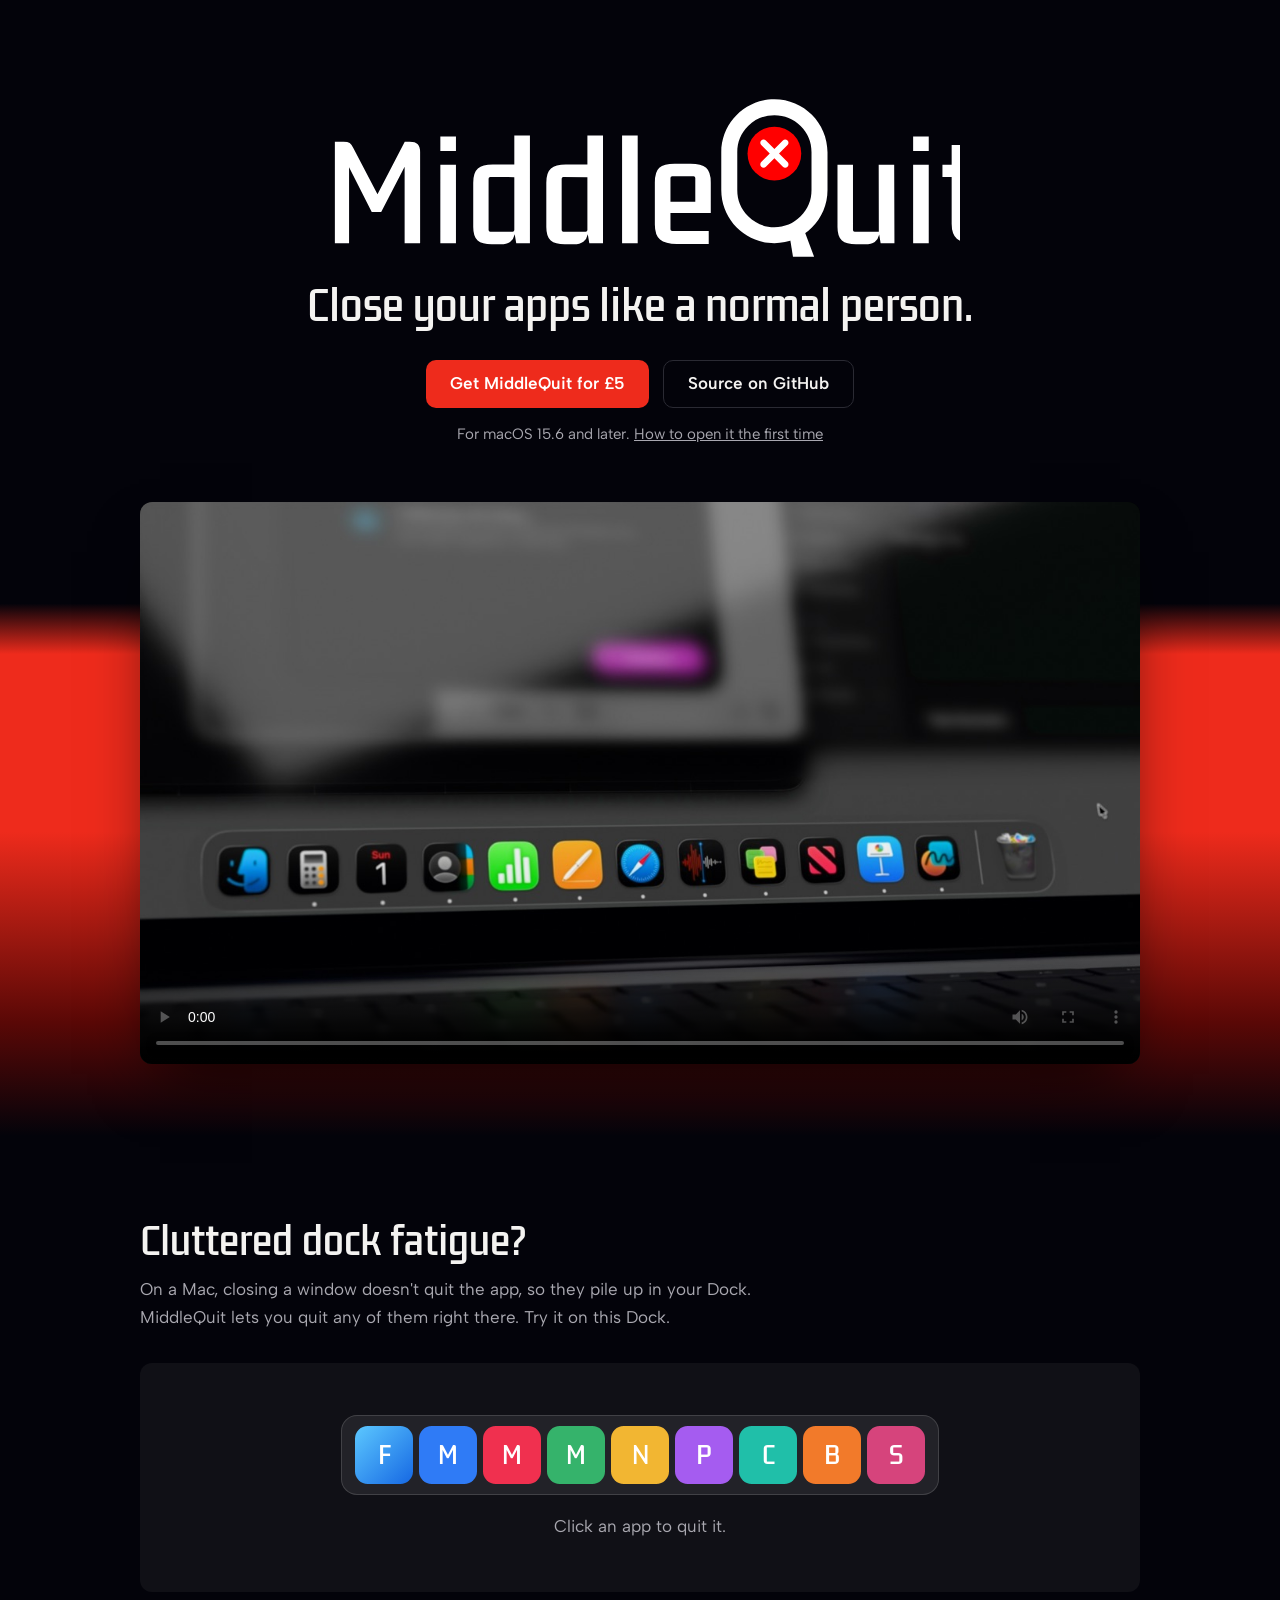
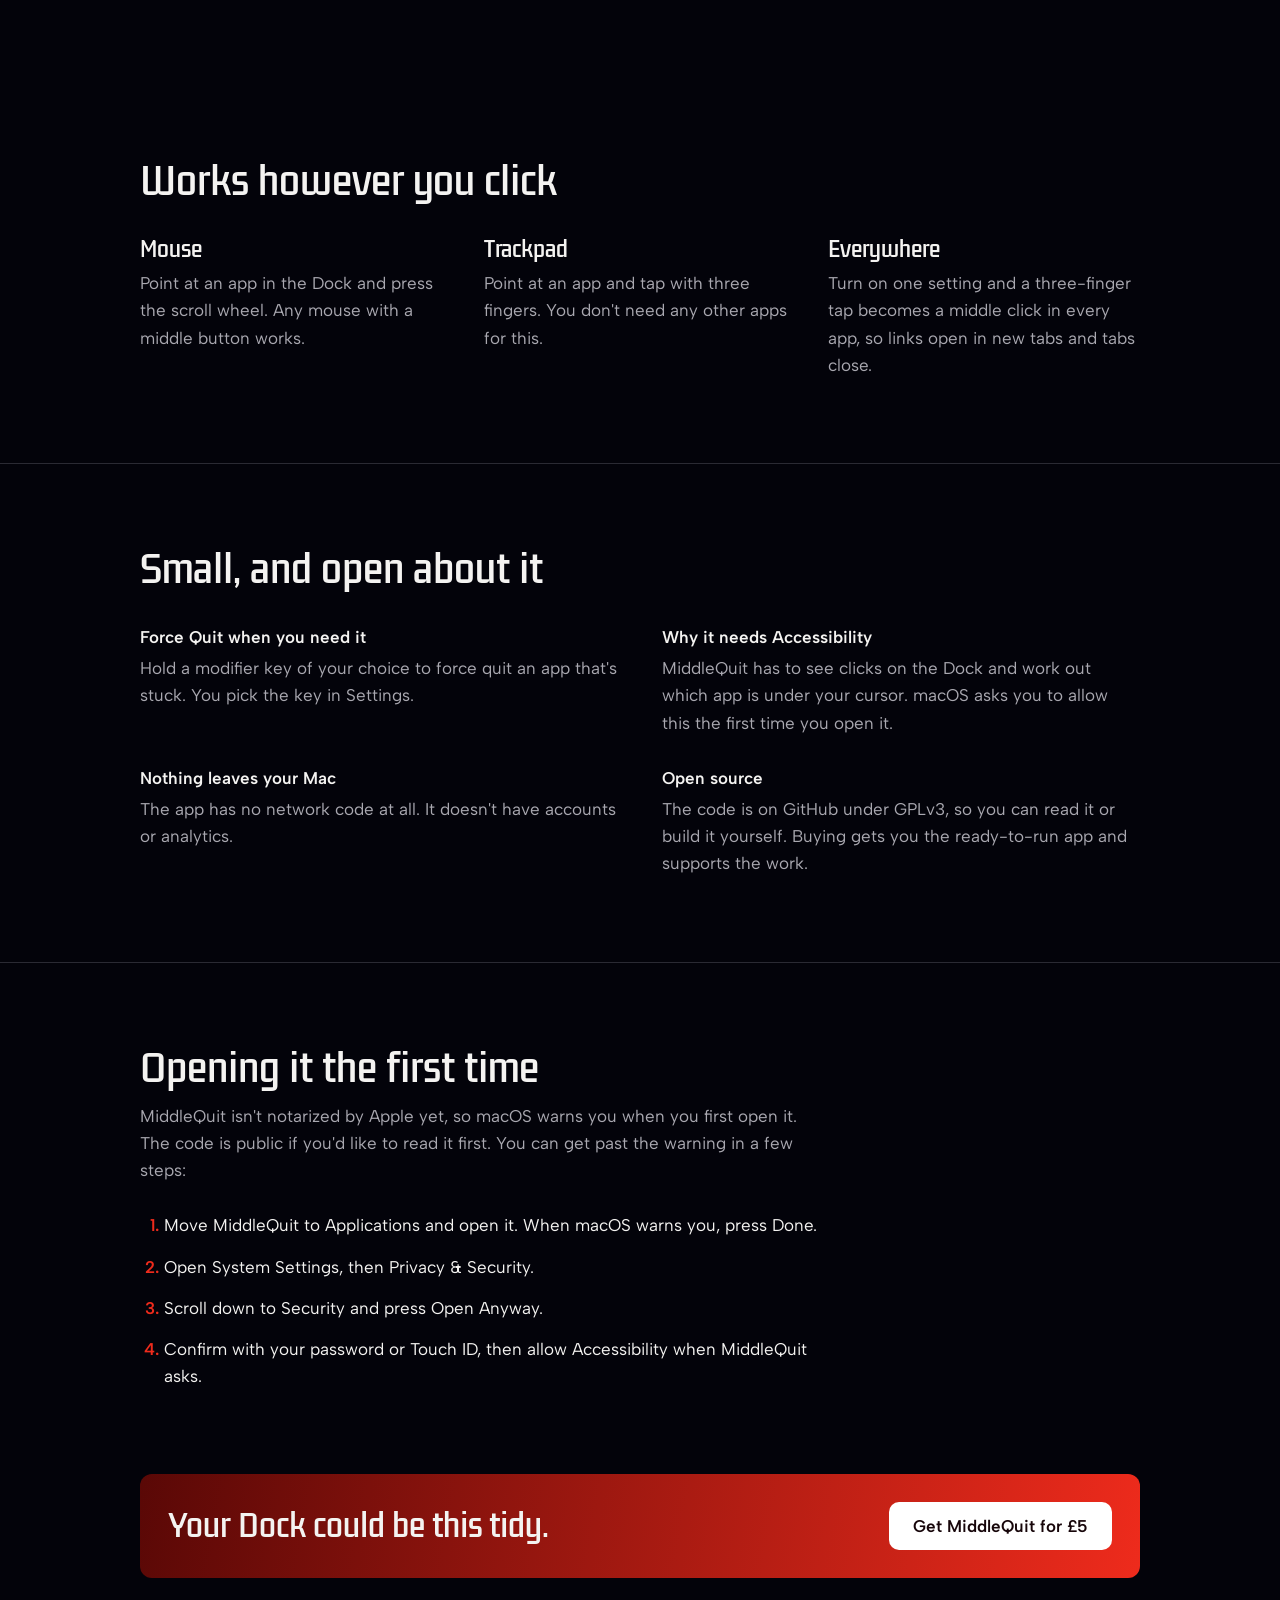
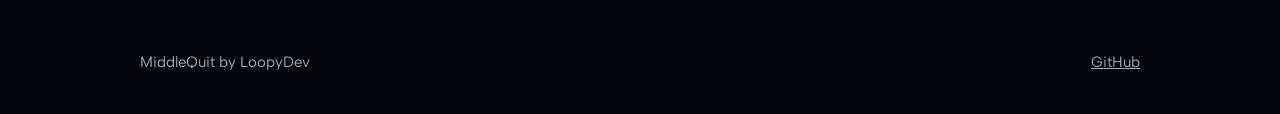
==== index.html @ 98d7502f "Point the Buy buttons at Polar and show the price Co-Authored-By: Claude Opus 5.5 <noreply@anthropic" ====
<!doctype html>
<html lang="en">
<head>
<meta charset="utf-8">
<meta name="viewport" content="width=device-width, initial-scale=1, viewport-fit=cover">
<meta name="description" content="Quit Mac apps from the Dock with a middle click or a three-finger tap. Close your apps like a normal person.">
<meta property="og:title" content="MiddleQuit">
<meta property="og:description" content="Close your apps like a normal person.">
<meta property="og:type" content="website">
<meta property="og:url" content="https://middlequit.app/">
<meta property="og:image" content="https://middlequit.app/og.jpg">
<meta name="twitter:card" content="summary_large_image">
<link rel="icon" type="image/png" href="icon-64.png">
<link rel="apple-touch-icon" href="icon-180.png">
<title>MiddleQuit</title>
<link rel="preconnect" href="https://fonts.googleapis.com">
<link rel="preconnect" href="https://fonts.gstatic.com" crossorigin>
<link rel="stylesheet" href="https://fonts.googleapis.com/css2?family=Kdam+Thmor+Pro&family=Albert+Sans:wght@400;500;600&display=swap">
<style>
/* Layout: the film's last frame made into a page. Black above, a red surface below, and the product sitting on the horizon. */
:root {
  color-scheme: dark;
  --ink: #03030a;
  --panel: #101016;
  --line: #2a2a33;
  --text: #f4f3f1;
  --muted: #a9a8b0;
  --red: #ee2b1c;
  --red-deep: #5a0806;
  --display: "Kdam Thmor Pro", "Arial Narrow", sans-serif;
  --body: "Albert Sans", -apple-system, "Helvetica Neue", sans-serif;
  --tile: clamp(34px, 9.4vw, 58px);
}
* { box-sizing: border-box; }
body { margin: 0; background: var(--ink); color: var(--text); font: 400 1.0625rem/1.6 var(--body); -webkit-font-smoothing: antialiased; }
a { color: inherit; }
:focus-visible { outline: 2px solid #fff; outline-offset: 3px; }
.wrap { width: min(100%, 1040px); margin-inline: auto; padding-inline: 20px; }

.hero { padding-block: clamp(48px, 9vw, 96px) 0; text-align: center; }
.logo { display: block; width: min(100%, 640px); margin-inline: auto; color: #fff; }
.logo svg { display: block; width: 100%; height: auto; }
h1 { margin: 22px 0 0; font: 400 clamp(1.45rem, 4.4vw, 2.5rem)/1.2 var(--display); text-wrap: balance; }
.actions { display: flex; flex-wrap: wrap; justify-content: center; gap: 12px 14px; margin-top: 30px; }
.button { display: inline-flex; align-items: center; min-height: 48px; padding: 0 24px; border-radius: 10px; font-weight: 600; text-decoration: none; transition: transform .12s ease, background .12s ease; }
.button.primary { background: var(--red); color: #fff; }
.button.primary:hover { background: #ff3a2a; }
.button.quiet { border: 1px solid var(--line); }
.button.quiet:hover { border-color: #55555f; }
.button:active { transform: translateY(1px) scale(.99); }
.requires { margin: 14px 0 0; color: var(--muted); font-size: .9375rem; }

.surface { margin-top: 56px; padding-block: 0 72px; background: linear-gradient(var(--ink) 0, var(--ink) 16%, var(--red) 24%, var(--red) 52%, var(--red-deep) 82%, var(--ink) 100%); }
.film { display: block; width: 100%; aspect-ratio: 16 / 9; border-radius: 12px; background: #000; box-shadow: 0 30px 60px -20px rgba(0, 0, 0, .75); }

section.block { padding-block: clamp(48px, 8vw, 84px); }
h2 { margin: 0; font: 400 clamp(1.6rem, 4vw, 2.3rem)/1.2 var(--display); text-wrap: balance; }
.lede { max-width: 60ch; margin: 12px 0 0; color: var(--muted); }

.demo { display: grid; justify-items: center; gap: 18px; margin-top: 32px; padding: clamp(28px, 6vw, 52px) 12px; border-radius: 12px; background: var(--panel); }
.dock { display: flex; align-items: flex-end; justify-content: center; min-height: calc(var(--tile) + 20px); padding: 10px; border: 1px solid #ffffff24; border-radius: 16px; background: #ffffff14; }
.tile { flex: none; width: var(--tile); height: var(--tile); margin-inline: 3px; padding: 0; border: 0; border-radius: 22%; color: #fff; font: 400 calc(var(--tile) * .42)/1 var(--display); cursor: pointer; overflow: hidden; transition: width .28s ease, margin .28s ease, transform .22s ease, opacity .22s ease; }
.tile:hover { transform: translateY(-5px); }
.tile.gone { width: 0; margin-inline: 0; opacity: 0; transform: scale(.3); pointer-events: none; }
.finder { background: linear-gradient(135deg, #5cc8ff, #1668e3); cursor: default; }
.finder:hover { transform: none; }
.status { min-height: 1.6em; margin: 0; color: var(--muted); text-align: center; }
.reset { padding: 6px 14px; border: 1px solid var(--line); border-radius: 8px; background: none; color: inherit; font: inherit; font-size: .9375rem; cursor: pointer; }

.ways { display: grid; grid-template-columns: repeat(3, minmax(0, 1fr)); gap: 32px; margin-top: 32px; }
.ways h3 { margin: 0; font: 400 1.3rem/1.25 var(--display); }
.ways p { margin: 8px 0 0; color: var(--muted); }
.ways kbd { font: inherit; color: var(--text); }

.trust { border-top: 1px solid var(--line); }
.facts { display: grid; grid-template-columns: repeat(2, minmax(0, 1fr)); gap: 28px 44px; margin: 32px 0 0; }
.facts dt { font-weight: 600; }
.facts dd { margin: 4px 0 0; color: var(--muted); }

.install { border-top: 1px solid var(--line); }
.steps { display: grid; gap: 14px; max-width: 62ch; margin: 28px 0 0; padding-left: 1.4em; }
.steps li::marker { color: var(--red); font-weight: 600; }

.close { padding-block: 0 72px; }
.close .band { display: flex; flex-wrap: wrap; align-items: center; justify-content: space-between; gap: 18px; padding: 28px; border-radius: 12px; background: linear-gradient(100deg, var(--red-deep), var(--red)); }
.close h2 { font-size: clamp(1.35rem, 3.4vw, 1.9rem); }
.close .button.primary { background: #fff; color: #17060a; }
footer { padding-block: 0 40px; color: var(--muted); font-size: .9375rem; }
footer .wrap { display: flex; flex-wrap: wrap; gap: 8px 22px; justify-content: space-between; }

@media (max-width: 760px) {
  .ways, .facts { grid-template-columns: minmax(0, 1fr); gap: 22px; }
}
@media (prefers-reduced-motion: reduce) {
  * { transition: none !important; }
}
</style>
</head>
<body>


<header class="hero">
  <div class="wrap">
    <div class="logo"><svg xmlns="http://www.w3.org/2000/svg" viewBox="0 0 1000 256" role="img" aria-label="MiddleQuit"><path fill="currentColor" d="M140.0 71.4Q149.0 71.4 152.7 75.3Q156.4 79.2 156.4 87.8L156.4 230.0L132.2 230.0L132.2 110.6L95.6 181.4L80.8 181.4L45.4 111.4L45.4 230.0L23.2 230.0L23.2 71.4L36.8 71.4Q43.4 71.4 46.4 73.5Q49.4 75.6 52.0 81.2L89.8 153.6L132.4 71.4ZM188.0 85.8L188.0 63.4L212.4 63.4L212.4 85.8ZM188.0 230.0L188.0 107.6L212.4 107.6L212.4 230.0ZM328.0 61.6L328.0 230.0L306.6 230.0L304.2 216.0Q302.6 223.8 297.3 227.8Q292.0 231.8 282.2 231.8L268.2 231.8Q253.2 231.8 246.3 225.9Q239.4 220.0 239.4 204.8L239.4 135.4Q239.4 119.4 246.7 113.1Q254.0 106.8 271.0 107.0L303.6 107.2L303.6 61.6ZM266.0 212.2L301.0 212.2Q303.6 212.2 303.6 209.4L303.6 126.8L266.0 126.4Q263.4 126.4 263.4 129.2L263.4 209.4Q263.4 212.2 266.0 212.2ZM442.2 61.6L442.2 230.0L420.8 230.0L418.4 216.0Q416.8 223.8 411.5 227.8Q406.2 231.8 396.4 231.8L382.4 231.8Q367.4 231.8 360.5 225.9Q353.6 220.0 353.6 204.8L353.6 135.4Q353.6 119.4 360.9 113.1Q368.2 106.8 385.2 107.0L417.8 107.2L417.8 61.6ZM380.2 212.2L415.2 212.2Q417.8 212.2 417.8 209.4L417.8 126.8L380.2 126.4Q377.6 126.4 377.6 129.2L377.6 209.4Q377.6 212.2 380.2 212.2ZM472.0 230.0L472.0 61.6L496.4 61.6L496.4 230.0ZM557.6 231.4Q539.4 231.4 531.3 224.4Q523.2 217.4 523.2 200.8L523.2 135.0Q523.2 118.4 530.2 112.1Q537.2 105.8 554.2 105.8L578.8 105.8Q596.0 105.8 603.3 112.1Q610.6 118.4 610.6 135.0L610.6 182.8L547.6 182.8L547.6 208.4Q547.6 211.0 550.2 211.0L607.4 211.0L607.4 231.4ZM550.2 125.4Q547.6 125.4 547.6 128.2L547.6 165.2L586.4 165.2L586.4 128.2Q586.4 125.4 583.8 125.4Z"/><path fill="currentColor" d="M837.6 231.8Q822.4 231.8 815.5 225.9Q808.6 220.0 808.6 204.8L808.6 107.6L832.8 107.6L832.8 209.4Q832.8 212.2 835.4 212.2L873.2 212.2L873.0 107.6L897.2 107.6L897.6 230.0L876.0 230.0L873.8 216.6Q872.2 224.2 866.8 228.0Q861.4 231.8 851.8 231.8ZM926.8 85.8L926.8 63.4L951.2 63.4L951.2 85.8ZM926.8 230.0L926.8 107.6L951.2 107.6L951.2 230.0ZM1039.8 126.6L1011.2 126.6L1011.2 207.0Q1011.2 209.6 1013.8 209.6L1039.8 209.6L1039.8 230.0L1021.2 230.0Q1003.2 230.0 995.1 223.0Q987.0 216.0 987.0 199.6L987.0 126.6L972.6 126.6L972.6 107.6L987.0 107.6L987.0 76.4L1011.2 76.4L1011.2 107.6L1039.8 107.6Z"/><g transform="translate(-3970 -935)"><path fill="currentColor" d="M4702.5 1146.0001L4727 1146.0001L4742.0005 1186.0001L4709.0337 1186.0001L4702.5 1146.0001Z"/><path fill="currentColor" fill-rule="evenodd" d="M4680 940C4634.1909 940 4597 977.19104 4597 1023L4597 1082C4597 1127.809 4634.1909 1165 4680 1165C4725.8091 1165 4763 1127.809 4763 1082L4763 1023C4763 977.19104 4725.8091 940 4680 940ZM4622 1023L4622 1082C4622 1098.0009 4627.6665 1111.6677 4638.9995 1123.0007C4650.332 1134.3336 4663.999 1140 4680 1140C4696.001 1140 4709.668 1134.3336 4721.0005 1123.0007C4732.3335 1111.6677 4738 1098.0009 4738 1082L4738 1023C4738 1006.9992 4732.3335 993.33234 4721.0005 981.99933C4709.6675 970.66644 4696.0005 965 4680 965C4663.9995 965 4650.3325 970.66644 4638.9995 981.99933C4627.6665 993.33234 4622 1006.9992 4622 1023Z"/><circle fill="#f00" cx="4680" cy="1025" r="42"/><path fill="#fff" d="M4659.4717 1004.4719C4660.4312 1003.5095 4661.7354 1002.9685 4663.0947 1002.9685C4664.4526 1002.9685 4665.7563 1003.5095 4666.7163 1004.4719L4680.001 1017.7677L4693.2866 1004.4719C4695.2866 1002.4716 4698.5308 1002.4716 4700.5312 1004.4719C4702.5317 1006.4722 4702.5317 1009.7161 4700.5312 1011.7163L4687.2354 1025.0016L4700.5312 1038.2867C4702.5317 1040.2871 4702.5317 1043.5309 4700.5312 1045.5311C4698.5308 1047.5316 4695.2866 1047.5316 4693.2866 1045.5311L4680.001 1032.2354L4666.7163 1045.5311C4664.7158 1047.5316 4661.4722 1047.5316 4659.4717 1045.5311C4657.4717 1043.5309 4657.4717 1040.2871 4659.4717 1038.2867L4672.7671 1025.0016L4659.4717 1011.7163C4658.5098 1010.7564 4657.9683 1009.4531 4657.9683 1008.094C4657.9683 1006.7351 4658.5098 1005.4318 4659.4717 1004.4719"/></g></svg></div>
    <h1>Close your apps like a normal person.</h1>
    <div class="actions">
      <a class="button primary" href="https://buy.polar.sh/polar_cl_bptQquZftMWMBqwLlOjPr11zGREa8JFaVhHuQ3av8sP">Get MiddleQuit for £5</a>
      <a class="button quiet" href="https://github.com/LoopyDev/MiddleQuit">Source on GitHub</a>
    </div>
    <p class="requires">For macOS 15.6 and later. <a href="#install">How to open it the first time</a></p>
  </div>
</header>

<div class="surface">
  <div class="wrap">
    <video class="film" src="promo.mp4" poster="poster.jpg" controls playsinline preload="metadata" aria-label="MiddleQuit promo film, 22 seconds, with sound"></video>
  </div>
</div>

<main>
  <section class="block" id="try">
    <div class="wrap">
      <h2>Cluttered dock fatigue?</h2>
      <p class="lede">On a Mac, closing a window doesn't quit the app, so they pile up in your Dock. MiddleQuit lets you quit any of them right there. Try it on this Dock.</p>
      <div class="demo">
        <div class="dock" id="dock" aria-label="Example Dock"></div>
        <p class="status" id="status" role="status">Click an app to quit it.</p>
        <button class="reset" id="reset" type="button" hidden>Open them again</button>
      </div>
    </div>
  </section>

  <section class="block">
    <div class="wrap">
      <h2>Works however you click</h2>
      <div class="ways">
        <div>
          <h3>Mouse</h3>
          <p>Point at an app in the Dock and press the scroll wheel. Any mouse with a middle button works.</p>
        </div>
        <div>
          <h3>Trackpad</h3>
          <p>Point at an app and tap with three fingers. You don't need any other apps for this.</p>
        </div>
        <div>
          <h3>Everywhere</h3>
          <p>Turn on one setting and a three-finger tap becomes a middle click in every app, so links open in new tabs and tabs close.</p>
        </div>
      </div>
    </div>
  </section>

  <section class="block trust">
    <div class="wrap">
      <h2>Small, and open about it</h2>
      <dl class="facts">
        <div>
          <dt>Force Quit when you need it</dt>
          <dd>Hold a modifier key of your choice to force quit an app that's stuck. You pick the key in Settings.</dd>
        </div>
        <div>
          <dt>Why it needs Accessibility</dt>
          <dd>MiddleQuit has to see clicks on the Dock and work out which app is under your cursor. macOS asks you to allow this the first time you open it.</dd>
        </div>
        <div>
          <dt>Nothing leaves your Mac</dt>
          <dd>The app has no network code at all. It doesn't have accounts or analytics.</dd>
        </div>
        <div>
          <dt>Open source</dt>
          <dd>The code is on GitHub under GPLv3, so you can read it or build it yourself. Buying gets you the ready-to-run app and supports the work.</dd>
        </div>
      </dl>
    </div>
  </section>
  <section class="block install" id="install">
    <div class="wrap">
      <h2>Opening it the first time</h2>
      <p class="lede">MiddleQuit isn't notarized by Apple yet, so macOS warns you when you first open it. The code is public if you'd like to read it first. You can get past the warning in a few steps:</p>
      <ol class="steps">
        <li>Move MiddleQuit to Applications and open it. When macOS warns you, press Done.</li>
        <li>Open System Settings, then Privacy &amp; Security.</li>
        <li>Scroll down to Security and press Open Anyway.</li>
        <li>Confirm with your password or Touch ID, then allow Accessibility when MiddleQuit asks.</li>
      </ol>
    </div>
  </section>
</main>

<section class="close">
  <div class="wrap">
    <div class="band">
      <h2>Your Dock could be this tidy.</h2>
      <a class="button primary" href="https://buy.polar.sh/polar_cl_bptQquZftMWMBqwLlOjPr11zGREa8JFaVhHuQ3av8sP">Get MiddleQuit for £5</a>
    </div>
  </div>
</section>

<footer>
  <div class="wrap">
    <span>MiddleQuit by LoopyDev</span>
    <a href="https://github.com/LoopyDev/MiddleQuit">GitHub</a>
  </div>
</footer>

<script>
(function () {
  var apps = [
    ["Mail", "#2f7bf6", "M"], ["Music", "#f0304f", "M"], ["Maps", "#35b36b", "M"], ["Notes", "#f2b632", "N"],
    ["Photos", "#a55cf0", "P"], ["Chat", "#20bfa9", "C"], ["Browser", "#f27a2a", "B"], ["Slides", "#d6447c", "S"]
  ];
  var dock = document.getElementById("dock");
  var status = document.getElementById("status");
  var reset = document.getElementById("reset");

  var finder = document.createElement("button");
  finder.type = "button";
  finder.className = "tile finder";
  finder.textContent = "F";
  finder.setAttribute("aria-label", "Finder, which stays open");
  finder.addEventListener("click", function () { status.textContent = "Finder always stays."; });
  dock.appendChild(finder);

  function left() { return dock.querySelectorAll(".tile:not(.finder):not(.gone)").length; }

  function quit(tile, name) {
    if (tile.classList.contains("gone")) return;
    tile.classList.add("gone");
    tile.disabled = true;
    var n = left();
    status.textContent = n === 0 ? "All clear. That took seconds." : "Quit " + name + ". " + n + (n === 1 ? " app" : " apps") + " left.";
    reset.hidden = false;
  }

  apps.forEach(function (app) {
    var tile = document.createElement("button");
    tile.type = "button";
    tile.className = "tile";
    tile.style.background = app[1];
    tile.textContent = app[2];
    tile.title = app[0];
    tile.setAttribute("aria-label", "Quit " + app[0]);
    tile.addEventListener("click", function () { quit(tile, app[0]); });
    tile.addEventListener("auxclick", function (e) { if (e.button === 1) { e.preventDefault(); quit(tile, app[0]); } });
    dock.appendChild(tile);
  });

  reset.addEventListener("click", function () {
    dock.querySelectorAll(".gone").forEach(function (t) { t.classList.remove("gone"); t.disabled = false; });
    reset.hidden = true;
    status.textContent = "Click an app to quit it.";
  });
})();
</script>

</body>
</html>
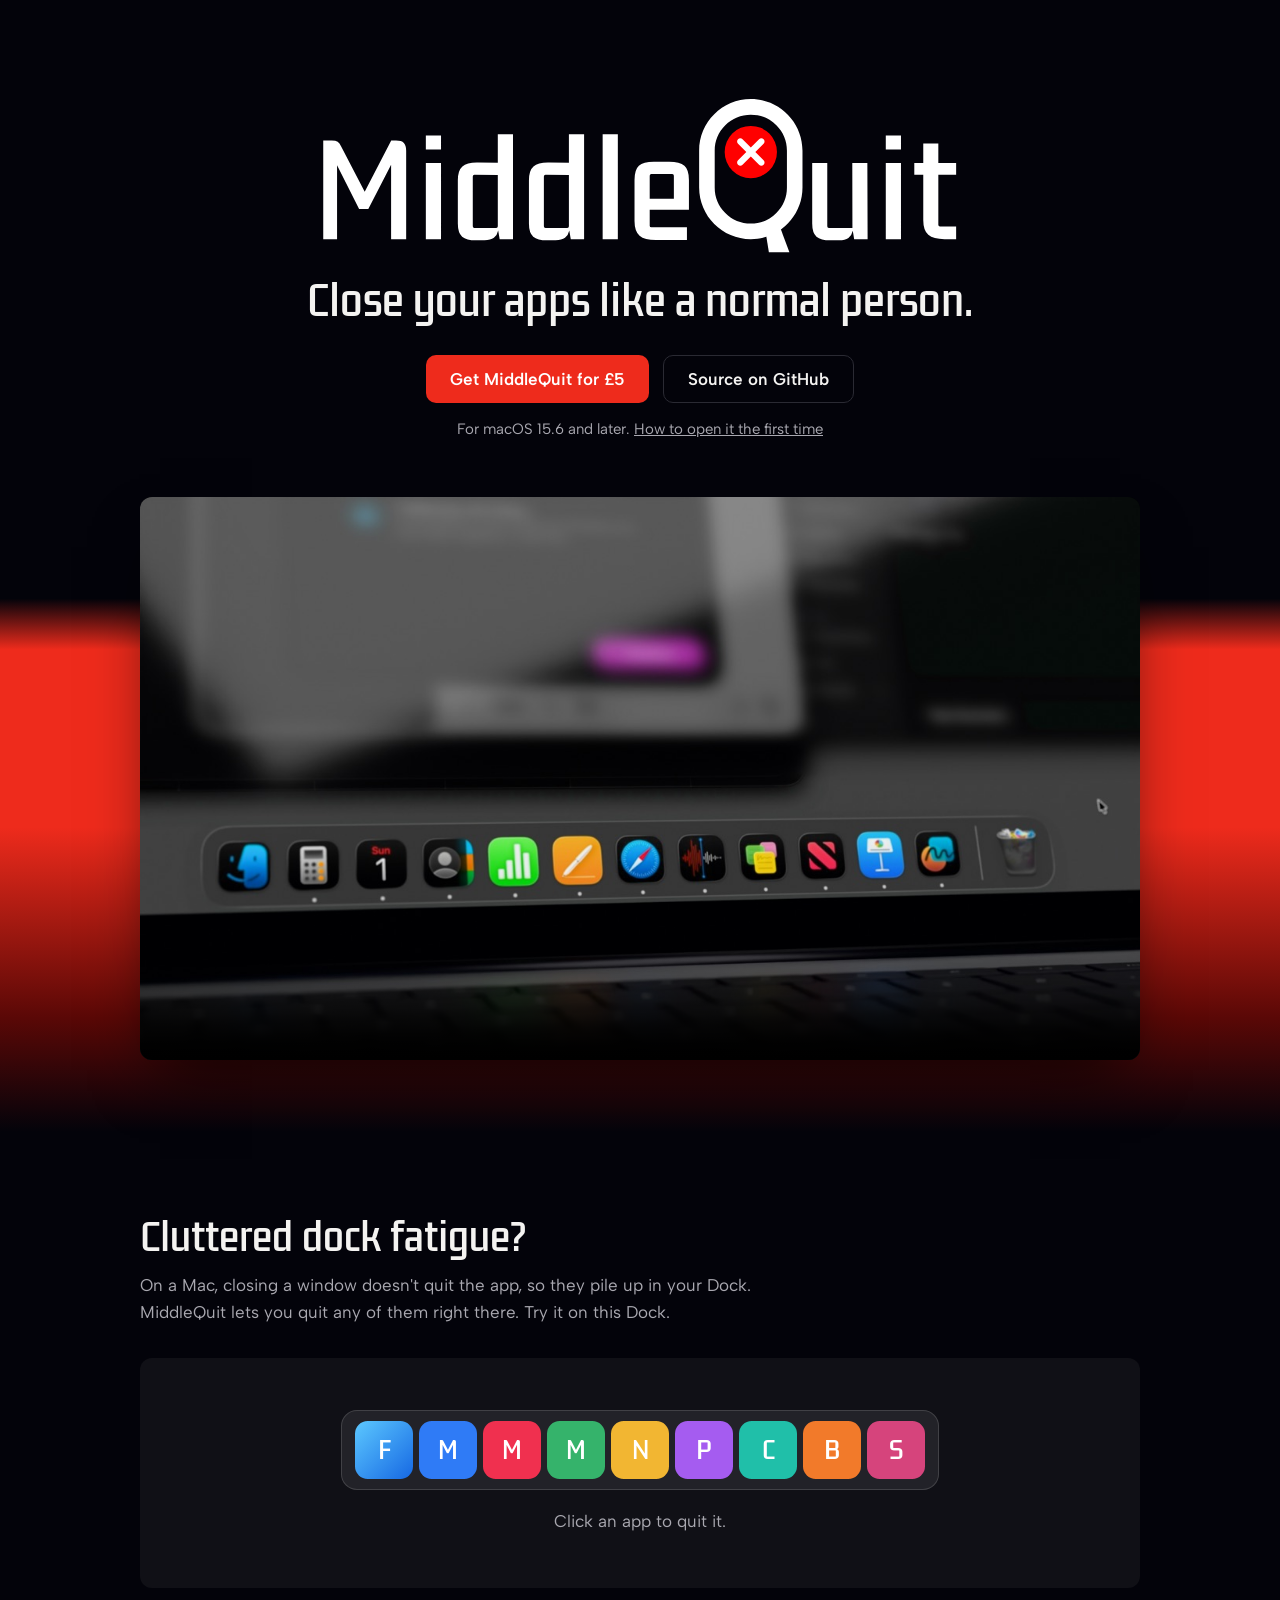
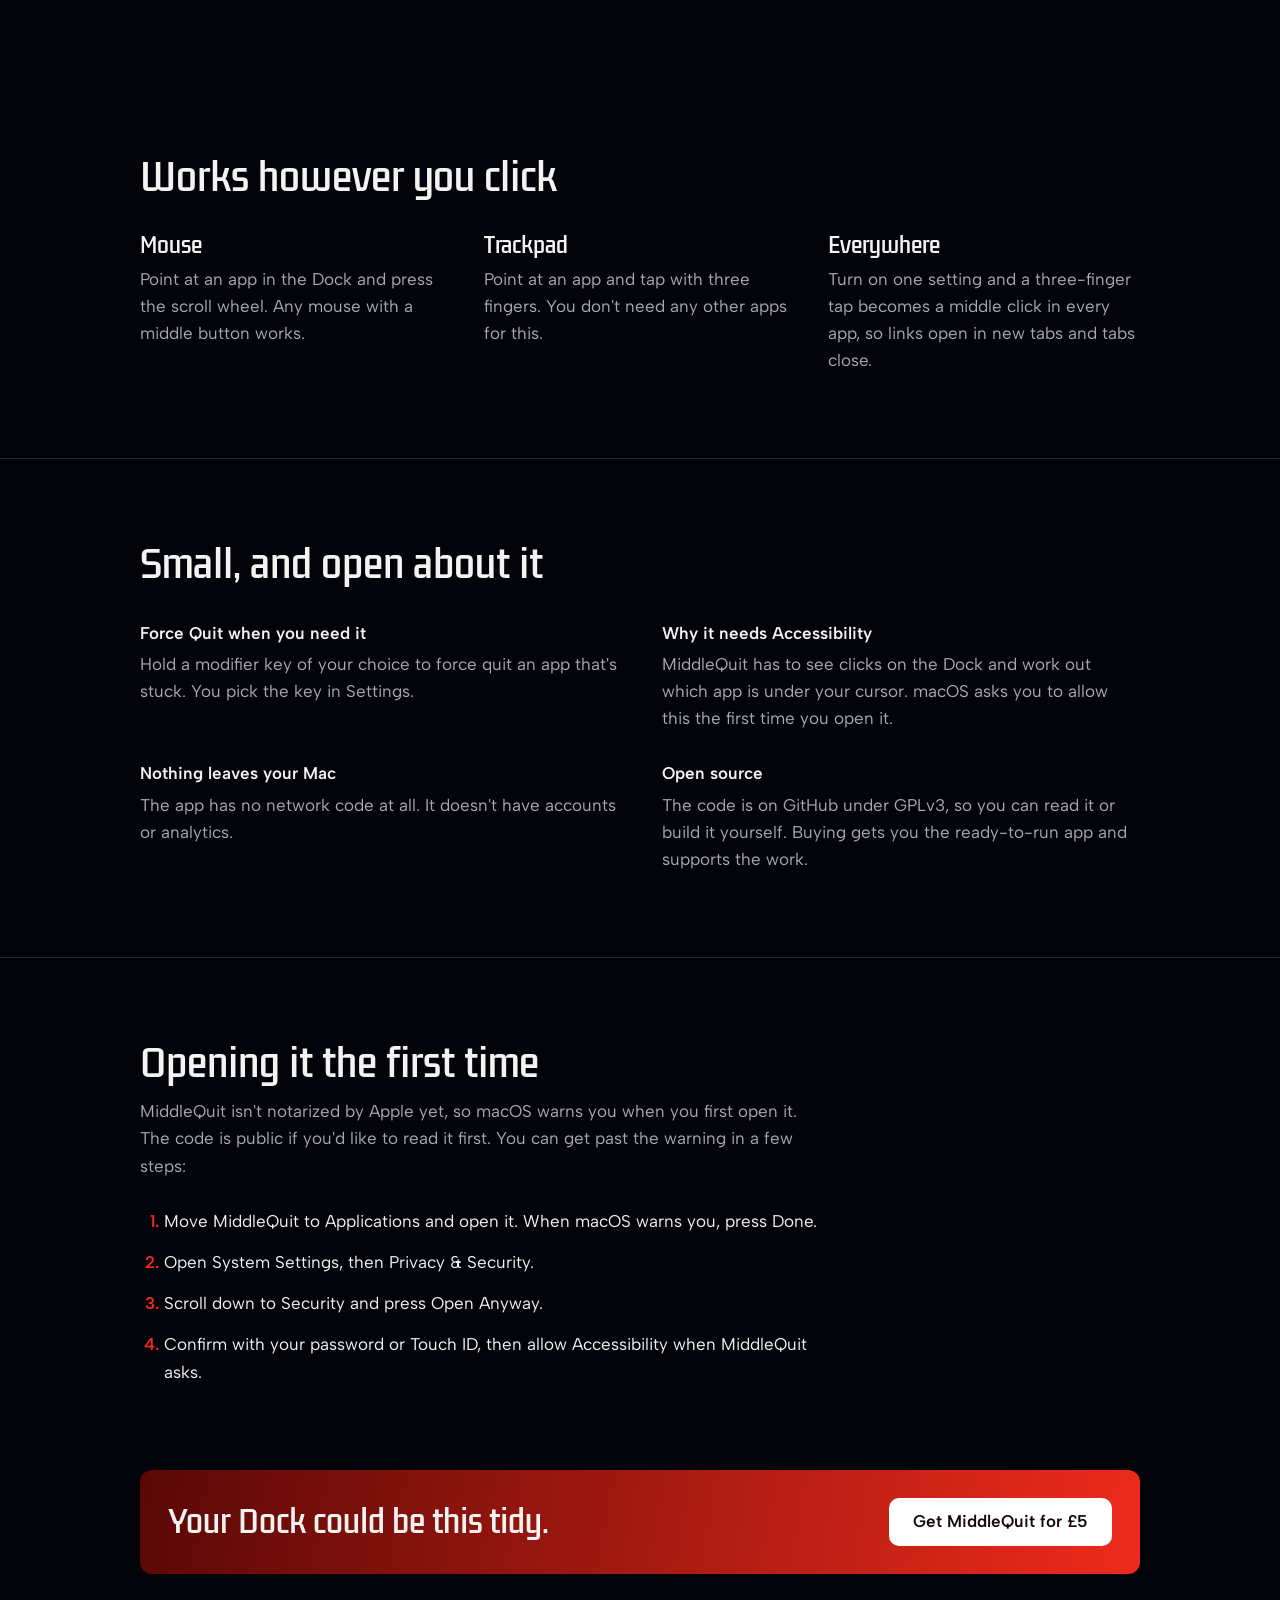
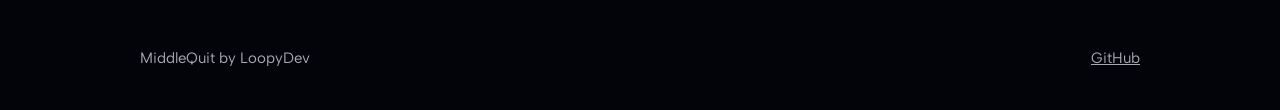
==== commit eb540847: "Fix the logo being clipped on the right Co-Authored-By: Claude Opus 5.5 <noreply@anthropic.com> Clau" ====
--- a/index.html
+++ b/index.html
@@ -101,7 +101,7 @@
 
 <header class="hero">
   <div class="wrap">
-    <div class="logo"><svg xmlns="http://www.w3.org/2000/svg" viewBox="0 0 1000 256" role="img" aria-label="MiddleQuit"><path fill="currentColor" d="M140.0 71.4Q149.0 71.4 152.7 75.3Q156.4 79.2 156.4 87.8L156.4 230.0L132.2 230.0L132.2 110.6L95.6 181.4L80.8 181.4L45.4 111.4L45.4 230.0L23.2 230.0L23.2 71.4L36.8 71.4Q43.4 71.4 46.4 73.5Q49.4 75.6 52.0 81.2L89.8 153.6L132.4 71.4ZM188.0 85.8L188.0 63.4L212.4 63.4L212.4 85.8ZM188.0 230.0L188.0 107.6L212.4 107.6L212.4 230.0ZM328.0 61.6L328.0 230.0L306.6 230.0L304.2 216.0Q302.6 223.8 297.3 227.8Q292.0 231.8 282.2 231.8L268.2 231.8Q253.2 231.8 246.3 225.9Q239.4 220.0 239.4 204.8L239.4 135.4Q239.4 119.4 246.7 113.1Q254.0 106.8 271.0 107.0L303.6 107.2L303.6 61.6ZM266.0 212.2L301.0 212.2Q303.6 212.2 303.6 209.4L303.6 126.8L266.0 126.4Q263.4 126.4 263.4 129.2L263.4 209.4Q263.4 212.2 266.0 212.2ZM442.2 61.6L442.2 230.0L420.8 230.0L418.4 216.0Q416.8 223.8 411.5 227.8Q406.2 231.8 396.4 231.8L382.4 231.8Q367.4 231.8 360.5 225.9Q353.6 220.0 353.6 204.8L353.6 135.4Q353.6 119.4 360.9 113.1Q368.2 106.8 385.2 107.0L417.8 107.2L417.8 61.6ZM380.2 212.2L415.2 212.2Q417.8 212.2 417.8 209.4L417.8 126.8L380.2 126.4Q377.6 126.4 377.6 129.2L377.6 209.4Q377.6 212.2 380.2 212.2ZM472.0 230.0L472.0 61.6L496.4 61.6L496.4 230.0ZM557.6 231.4Q539.4 231.4 531.3 224.4Q523.2 217.4 523.2 200.8L523.2 135.0Q523.2 118.4 530.2 112.1Q537.2 105.8 554.2 105.8L578.8 105.8Q596.0 105.8 603.3 112.1Q610.6 118.4 610.6 135.0L610.6 182.8L547.6 182.8L547.6 208.4Q547.6 211.0 550.2 211.0L607.4 211.0L607.4 231.4ZM550.2 125.4Q547.6 125.4 547.6 128.2L547.6 165.2L586.4 165.2L586.4 128.2Q586.4 125.4 583.8 125.4Z"/><path fill="currentColor" d="M837.6 231.8Q822.4 231.8 815.5 225.9Q808.6 220.0 808.6 204.8L808.6 107.6L832.8 107.6L832.8 209.4Q832.8 212.2 835.4 212.2L873.2 212.2L873.0 107.6L897.2 107.6L897.6 230.0L876.0 230.0L873.8 216.6Q872.2 224.2 866.8 228.0Q861.4 231.8 851.8 231.8ZM926.8 85.8L926.8 63.4L951.2 63.4L951.2 85.8ZM926.8 230.0L926.8 107.6L951.2 107.6L951.2 230.0ZM1039.8 126.6L1011.2 126.6L1011.2 207.0Q1011.2 209.6 1013.8 209.6L1039.8 209.6L1039.8 230.0L1021.2 230.0Q1003.2 230.0 995.1 223.0Q987.0 216.0 987.0 199.6L987.0 126.6L972.6 126.6L972.6 107.6L987.0 107.6L987.0 76.4L1011.2 76.4L1011.2 107.6L1039.8 107.6Z"/><g transform="translate(-3970 -935)"><path fill="currentColor" d="M4702.5 1146.0001L4727 1146.0001L4742.0005 1186.0001L4709.0337 1186.0001L4702.5 1146.0001Z"/><path fill="currentColor" fill-rule="evenodd" d="M4680 940C4634.1909 940 4597 977.19104 4597 1023L4597 1082C4597 1127.809 4634.1909 1165 4680 1165C4725.8091 1165 4763 1127.809 4763 1082L4763 1023C4763 977.19104 4725.8091 940 4680 940ZM4622 1023L4622 1082C4622 1098.0009 4627.6665 1111.6677 4638.9995 1123.0007C4650.332 1134.3336 4663.999 1140 4680 1140C4696.001 1140 4709.668 1134.3336 4721.0005 1123.0007C4732.3335 1111.6677 4738 1098.0009 4738 1082L4738 1023C4738 1006.9992 4732.3335 993.33234 4721.0005 981.99933C4709.6675 970.66644 4696.0005 965 4680 965C4663.9995 965 4650.3325 970.66644 4638.9995 981.99933C4627.6665 993.33234 4622 1006.9992 4622 1023Z"/><circle fill="#f00" cx="4680" cy="1025" r="42"/><path fill="#fff" d="M4659.4717 1004.4719C4660.4312 1003.5095 4661.7354 1002.9685 4663.0947 1002.9685C4664.4526 1002.9685 4665.7563 1003.5095 4666.7163 1004.4719L4680.001 1017.7677L4693.2866 1004.4719C4695.2866 1002.4716 4698.5308 1002.4716 4700.5312 1004.4719C4702.5317 1006.4722 4702.5317 1009.7161 4700.5312 1011.7163L4687.2354 1025.0016L4700.5312 1038.2867C4702.5317 1040.2871 4702.5317 1043.5309 4700.5312 1045.5311C4698.5308 1047.5316 4695.2866 1047.5316 4693.2866 1045.5311L4680.001 1032.2354L4666.7163 1045.5311C4664.7158 1047.5316 4661.4722 1047.5316 4659.4717 1045.5311C4657.4717 1043.5309 4657.4717 1040.2871 4659.4717 1038.2867L4672.7671 1025.0016L4659.4717 1011.7163C4658.5098 1010.7564 4657.9683 1009.4531 4657.9683 1008.094C4657.9683 1006.7351 4658.5098 1005.4318 4659.4717 1004.4719"/></g></svg></div>
+    <div class="logo"><svg xmlns="http://www.w3.org/2000/svg" viewBox="18 0 1028 256" role="img" aria-label="MiddleQuit"><path fill="currentColor" d="M140.0 71.4Q149.0 71.4 152.7 75.3Q156.4 79.2 156.4 87.8L156.4 230.0L132.2 230.0L132.2 110.6L95.6 181.4L80.8 181.4L45.4 111.4L45.4 230.0L23.2 230.0L23.2 71.4L36.8 71.4Q43.4 71.4 46.4 73.5Q49.4 75.6 52.0 81.2L89.8 153.6L132.4 71.4ZM188.0 85.8L188.0 63.4L212.4 63.4L212.4 85.8ZM188.0 230.0L188.0 107.6L212.4 107.6L212.4 230.0ZM328.0 61.6L328.0 230.0L306.6 230.0L304.2 216.0Q302.6 223.8 297.3 227.8Q292.0 231.8 282.2 231.8L268.2 231.8Q253.2 231.8 246.3 225.9Q239.4 220.0 239.4 204.8L239.4 135.4Q239.4 119.4 246.7 113.1Q254.0 106.8 271.0 107.0L303.6 107.2L303.6 61.6ZM266.0 212.2L301.0 212.2Q303.6 212.2 303.6 209.4L303.6 126.8L266.0 126.4Q263.4 126.4 263.4 129.2L263.4 209.4Q263.4 212.2 266.0 212.2ZM442.2 61.6L442.2 230.0L420.8 230.0L418.4 216.0Q416.8 223.8 411.5 227.8Q406.2 231.8 396.4 231.8L382.4 231.8Q367.4 231.8 360.5 225.9Q353.6 220.0 353.6 204.8L353.6 135.4Q353.6 119.4 360.9 113.1Q368.2 106.8 385.2 107.0L417.8 107.2L417.8 61.6ZM380.2 212.2L415.2 212.2Q417.8 212.2 417.8 209.4L417.8 126.8L380.2 126.4Q377.6 126.4 377.6 129.2L377.6 209.4Q377.6 212.2 380.2 212.2ZM472.0 230.0L472.0 61.6L496.4 61.6L496.4 230.0ZM557.6 231.4Q539.4 231.4 531.3 224.4Q523.2 217.4 523.2 200.8L523.2 135.0Q523.2 118.4 530.2 112.1Q537.2 105.8 554.2 105.8L578.8 105.8Q596.0 105.8 603.3 112.1Q610.6 118.4 610.6 135.0L610.6 182.8L547.6 182.8L547.6 208.4Q547.6 211.0 550.2 211.0L607.4 211.0L607.4 231.4ZM550.2 125.4Q547.6 125.4 547.6 128.2L547.6 165.2L586.4 165.2L586.4 128.2Q586.4 125.4 583.8 125.4Z"/><path fill="currentColor" d="M837.6 231.8Q822.4 231.8 815.5 225.9Q808.6 220.0 808.6 204.8L808.6 107.6L832.8 107.6L832.8 209.4Q832.8 212.2 835.4 212.2L873.2 212.2L873.0 107.6L897.2 107.6L897.6 230.0L876.0 230.0L873.8 216.6Q872.2 224.2 866.8 228.0Q861.4 231.8 851.8 231.8ZM926.8 85.8L926.8 63.4L951.2 63.4L951.2 85.8ZM926.8 230.0L926.8 107.6L951.2 107.6L951.2 230.0ZM1039.8 126.6L1011.2 126.6L1011.2 207.0Q1011.2 209.6 1013.8 209.6L1039.8 209.6L1039.8 230.0L1021.2 230.0Q1003.2 230.0 995.1 223.0Q987.0 216.0 987.0 199.6L987.0 126.6L972.6 126.6L972.6 107.6L987.0 107.6L987.0 76.4L1011.2 76.4L1011.2 107.6L1039.8 107.6Z"/><g transform="translate(-3970 -935)"><path fill="currentColor" d="M4702.5 1146.0001L4727 1146.0001L4742.0005 1186.0001L4709.0337 1186.0001L4702.5 1146.0001Z"/><path fill="currentColor" fill-rule="evenodd" d="M4680 940C4634.1909 940 4597 977.19104 4597 1023L4597 1082C4597 1127.809 4634.1909 1165 4680 1165C4725.8091 1165 4763 1127.809 4763 1082L4763 1023C4763 977.19104 4725.8091 940 4680 940ZM4622 1023L4622 1082C4622 1098.0009 4627.6665 1111.6677 4638.9995 1123.0007C4650.332 1134.3336 4663.999 1140 4680 1140C4696.001 1140 4709.668 1134.3336 4721.0005 1123.0007C4732.3335 1111.6677 4738 1098.0009 4738 1082L4738 1023C4738 1006.9992 4732.3335 993.33234 4721.0005 981.99933C4709.6675 970.66644 4696.0005 965 4680 965C4663.9995 965 4650.3325 970.66644 4638.9995 981.99933C4627.6665 993.33234 4622 1006.9992 4622 1023Z"/><circle fill="#f00" cx="4680" cy="1025" r="42"/><path fill="#fff" d="M4659.4717 1004.4719C4660.4312 1003.5095 4661.7354 1002.9685 4663.0947 1002.9685C4664.4526 1002.9685 4665.7563 1003.5095 4666.7163 1004.4719L4680.001 1017.7677L4693.2866 1004.4719C4695.2866 1002.4716 4698.5308 1002.4716 4700.5312 1004.4719C4702.5317 1006.4722 4702.5317 1009.7161 4700.5312 1011.7163L4687.2354 1025.0016L4700.5312 1038.2867C4702.5317 1040.2871 4702.5317 1043.5309 4700.5312 1045.5311C4698.5308 1047.5316 4695.2866 1047.5316 4693.2866 1045.5311L4680.001 1032.2354L4666.7163 1045.5311C4664.7158 1047.5316 4661.4722 1047.5316 4659.4717 1045.5311C4657.4717 1043.5309 4657.4717 1040.2871 4659.4717 1038.2867L4672.7671 1025.0016L4659.4717 1011.7163C4658.5098 1010.7564 4657.9683 1009.4531 4657.9683 1008.094C4657.9683 1006.7351 4658.5098 1005.4318 4659.4717 1004.4719"/></g></svg></div>
     <h1>Close your apps like a normal person.</h1>
     <div class="actions">
       <a class="button primary" href="https://buy.polar.sh/polar_cl_bptQquZftMWMBqwLlOjPr11zGREa8JFaVhHuQ3av8sP">Get MiddleQuit for £5</a>
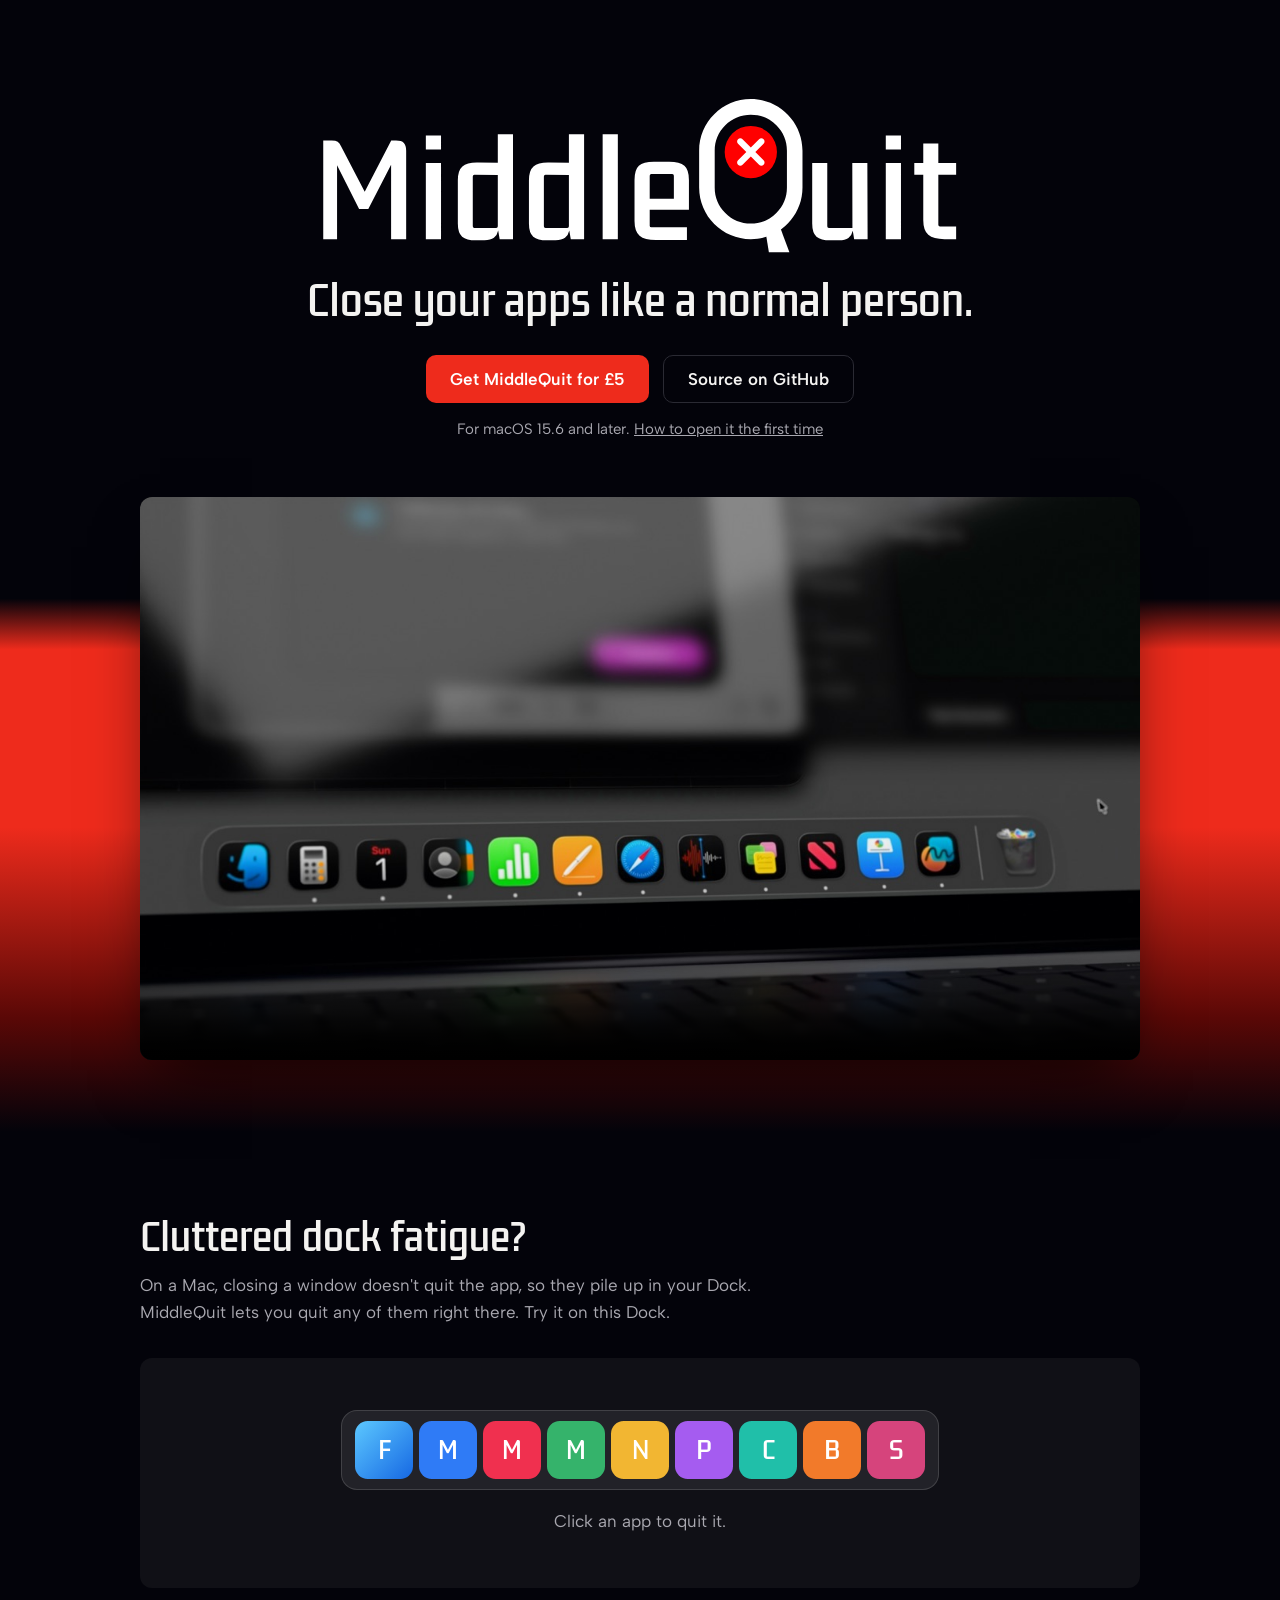
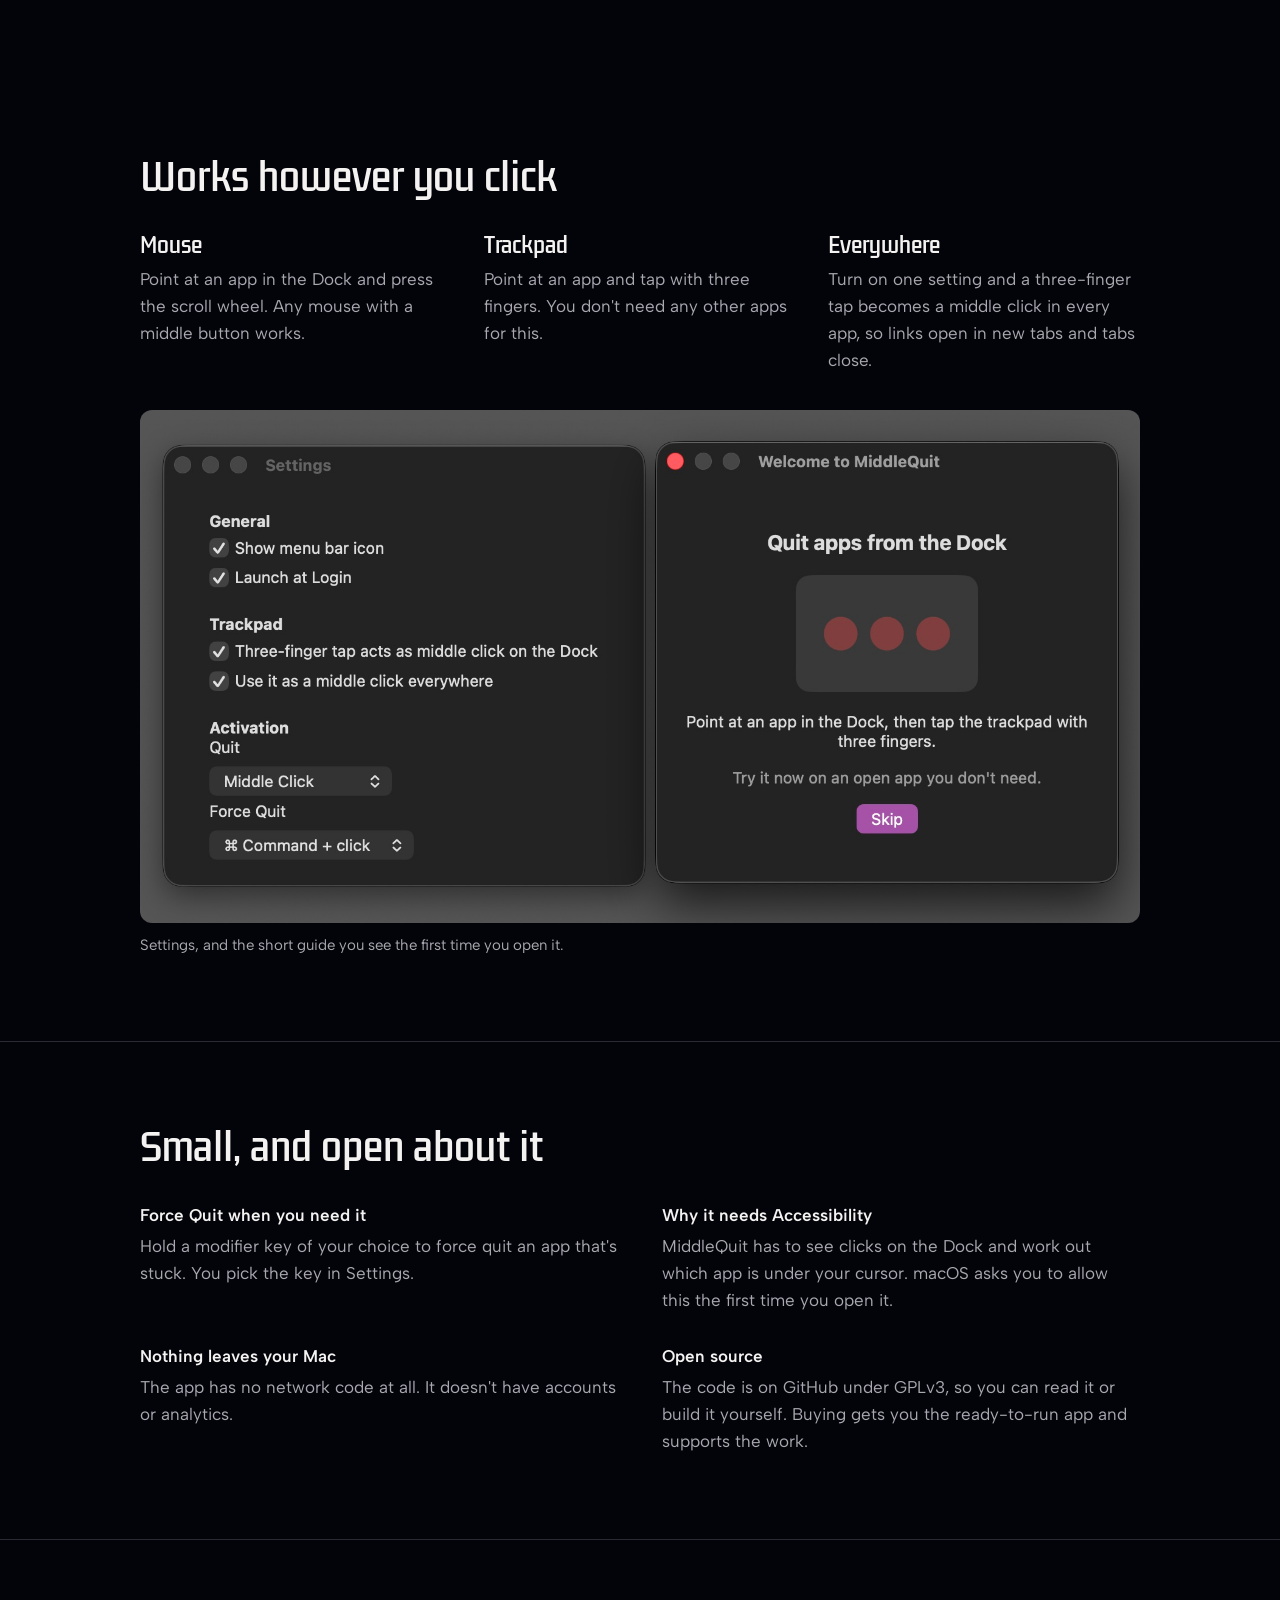
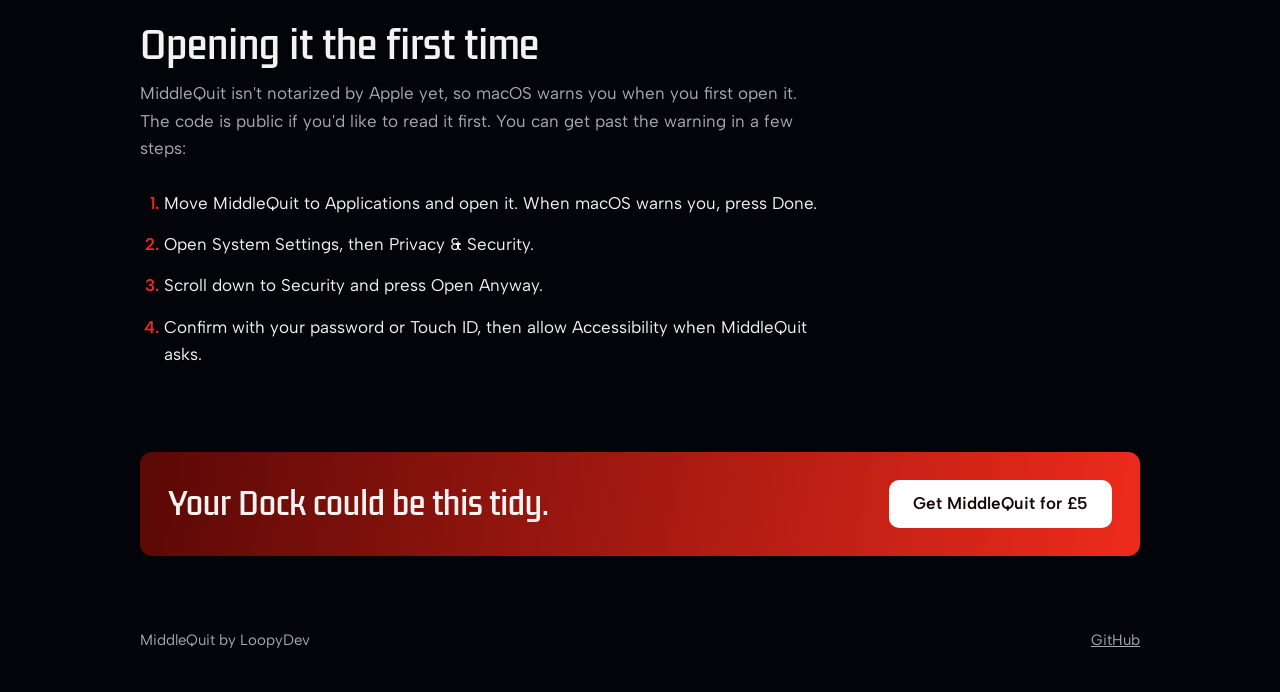
==== commit a35f7d9d: "Add a screenshot of Settings and the welcome guide Co-Authored-By: Claude Opus 5.5 <noreply@anthropi" ====
--- a/index.html
+++ b/index.html
@@ -72,6 +72,10 @@
 .ways p { margin: 8px 0 0; color: var(--muted); }
 .ways kbd { font: inherit; color: var(--text); }
 
+.shot { margin: 36px 0 0; }
+.shot img { display: block; width: 100%; height: auto; border-radius: 12px; }
+.shot figcaption { margin-top: 10px; color: var(--muted); font-size: .9375rem; }
+
 .trust { border-top: 1px solid var(--line); }
 .facts { display: grid; grid-template-columns: repeat(2, minmax(0, 1fr)); gap: 28px 44px; margin: 32px 0 0; }
 .facts dt { font-weight: 600; }
@@ -147,6 +151,10 @@
           <p>Turn on one setting and a three-finger tap becomes a middle click in every app, so links open in new tabs and tabs close.</p>
         </div>
       </div>
+      <figure class="shot">
+        <img src="screens.jpg" width="1644" height="842" loading="lazy" alt="MiddleQuit's Settings window, with options for the menu bar icon, launch at login, three-finger tap and the clicks for Quit and Force Quit, next to the welcome guide showing how to tap with three fingers.">
+        <figcaption>Settings, and the short guide you see the first time you open it.</figcaption>
+      </figure>
     </div>
   </section>
 
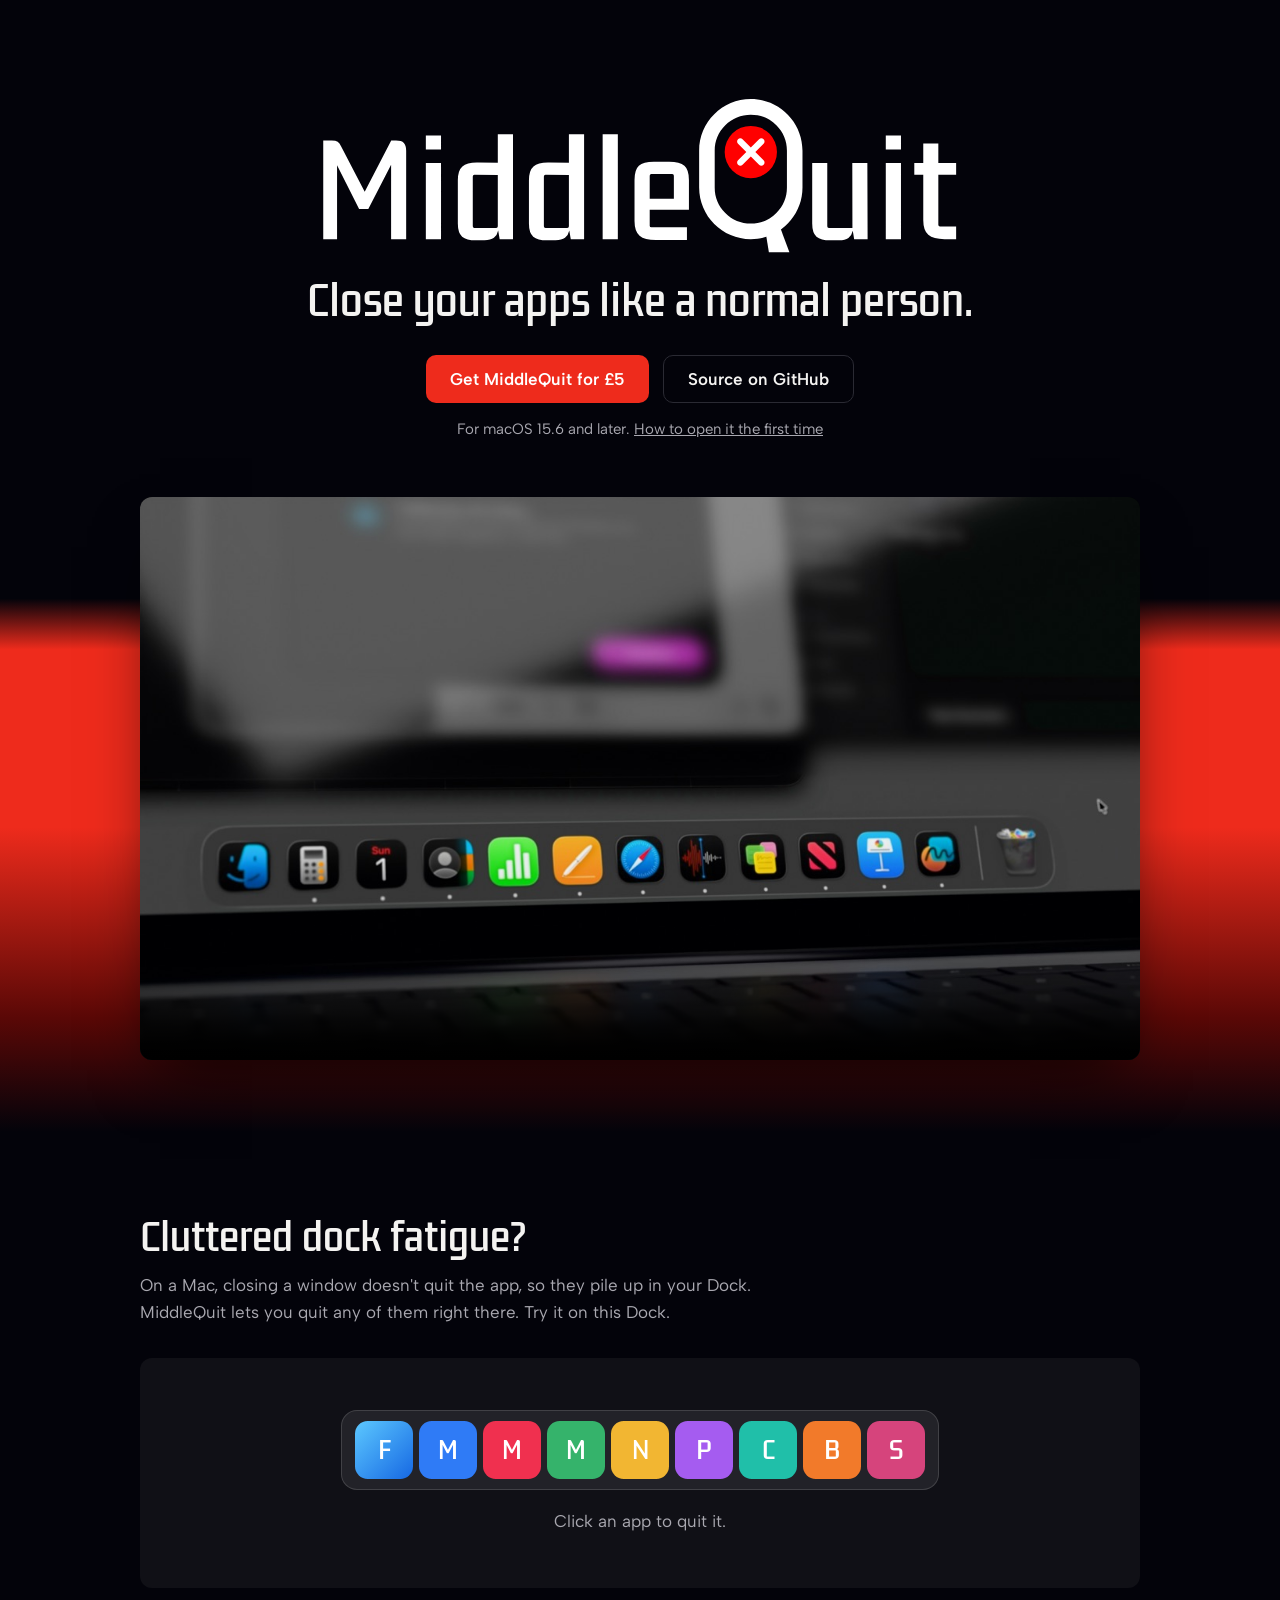
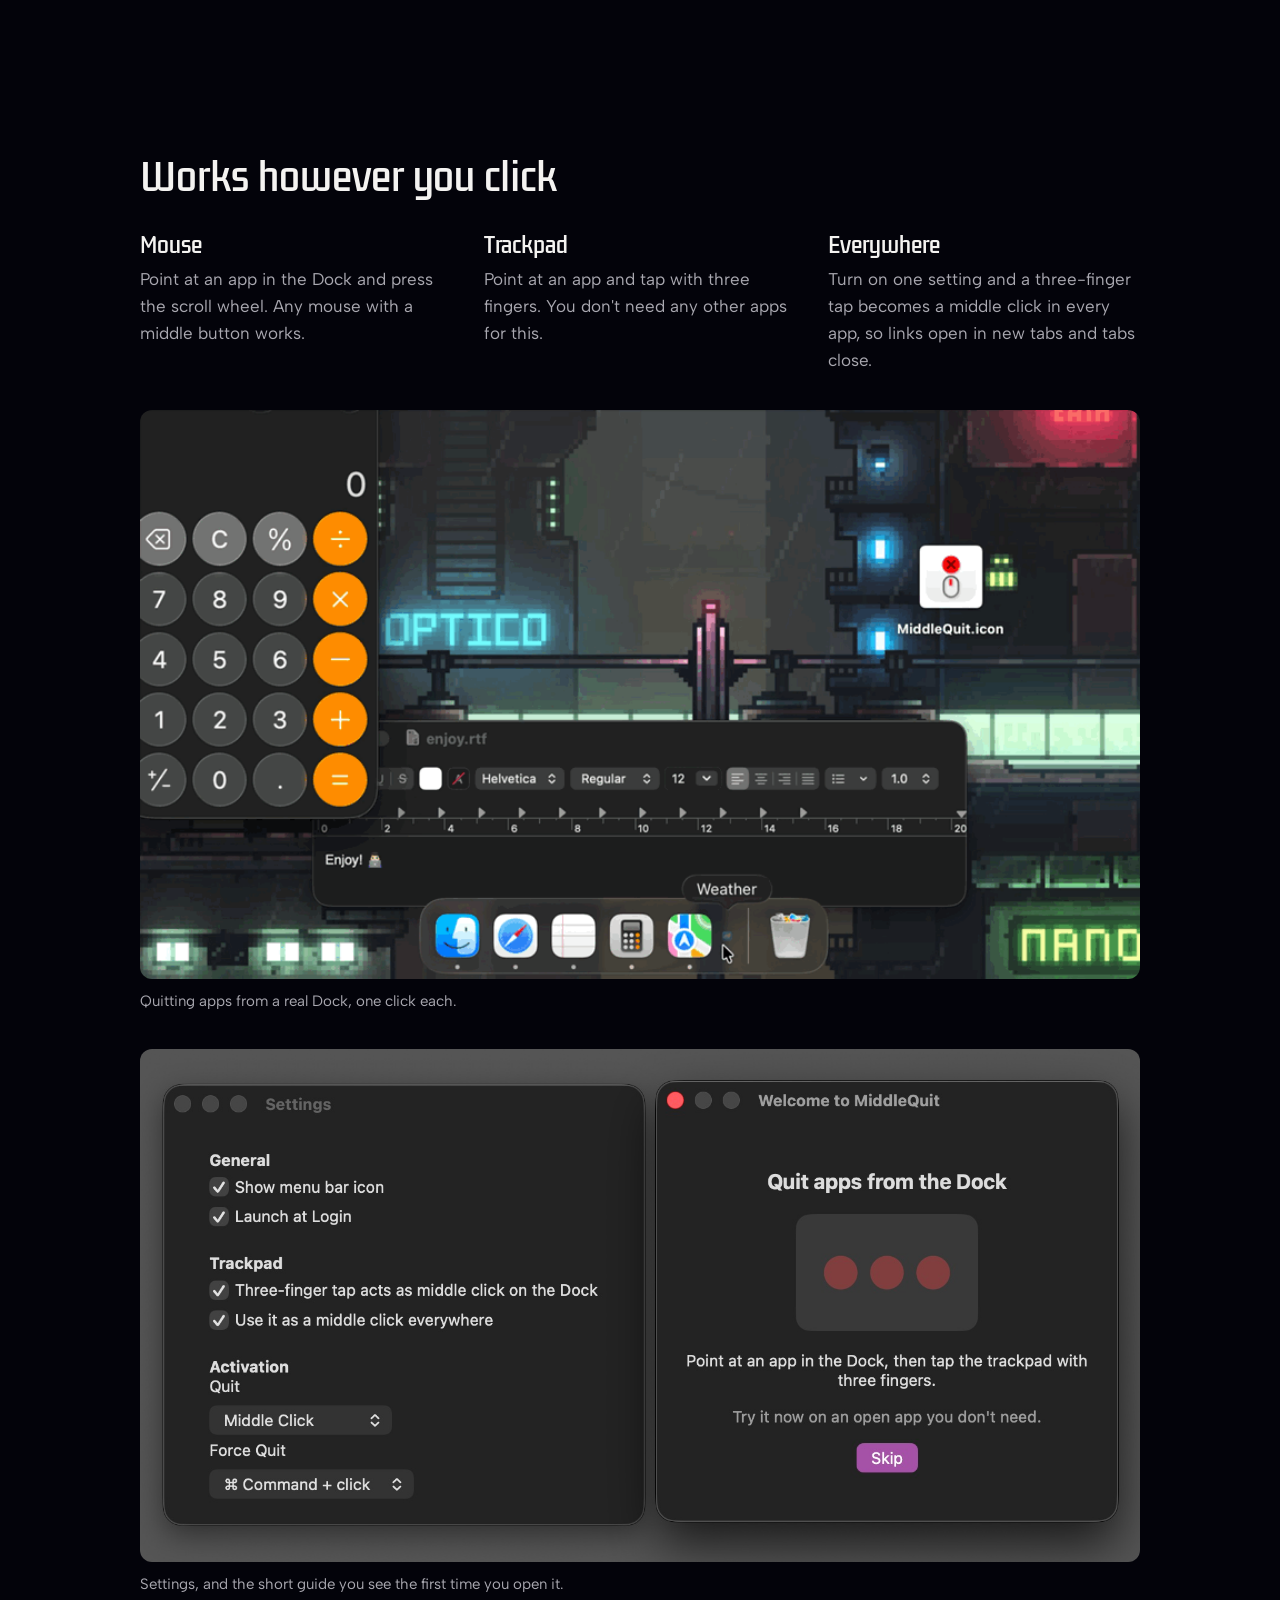
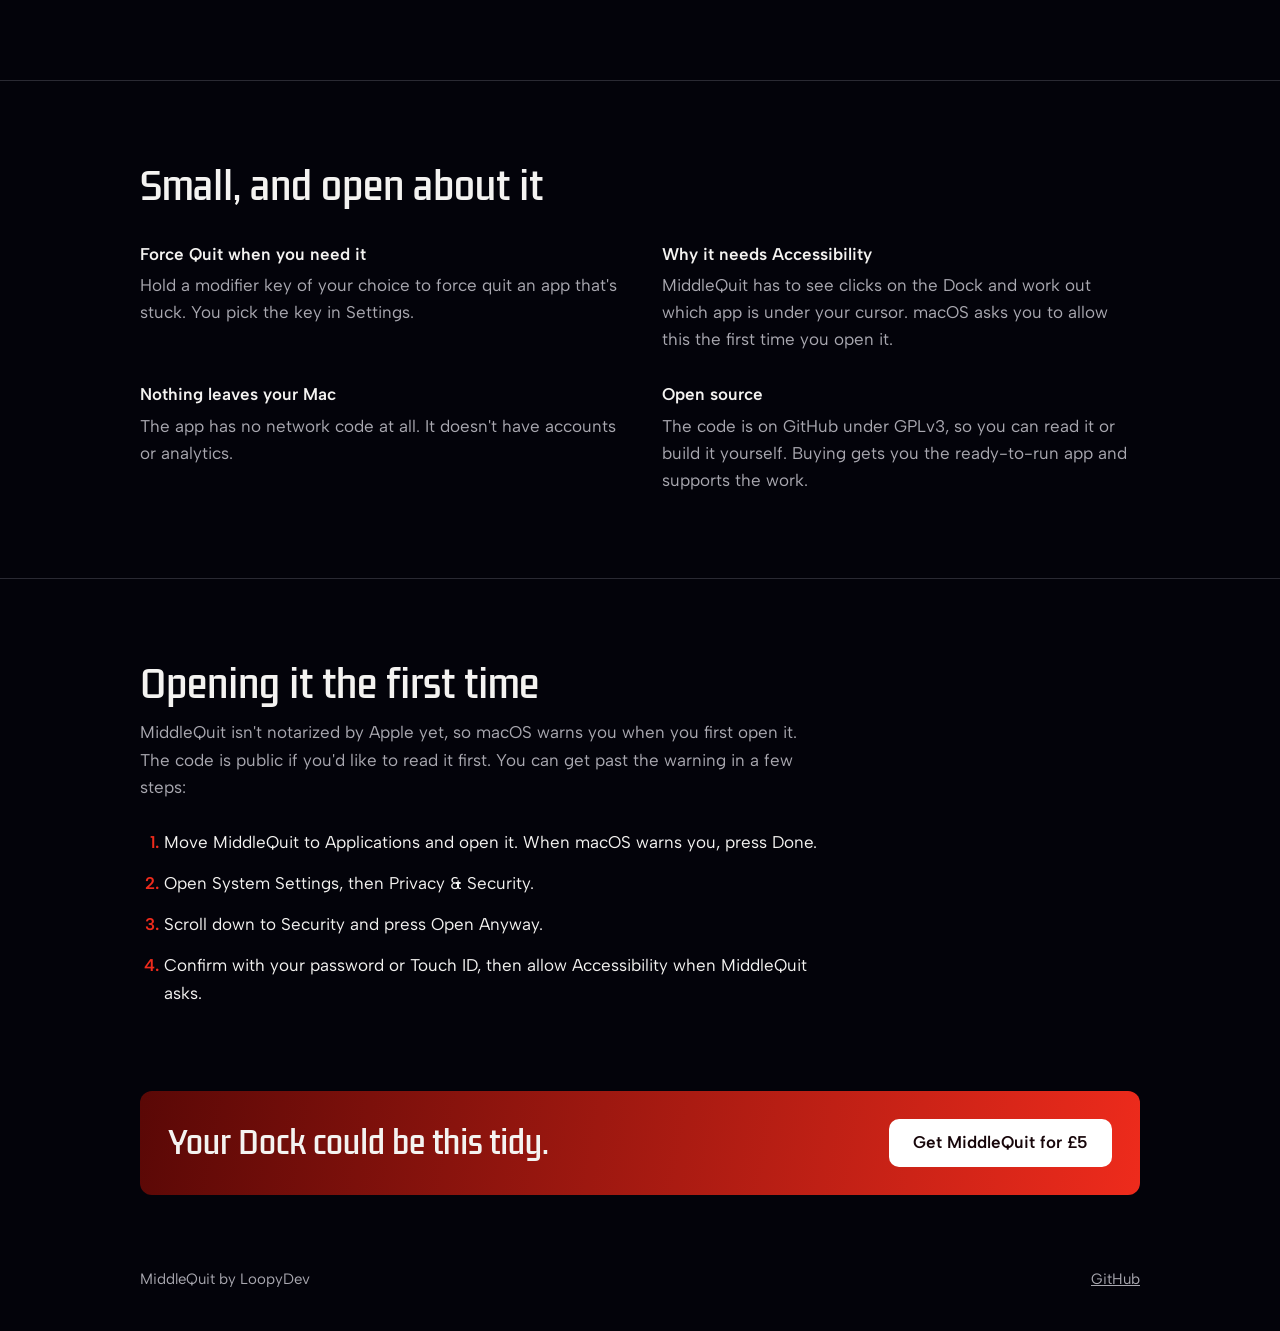
==== commit e919bd3a: "Add the Dock demo recording Co-Authored-By: Claude Opus 5.5 <noreply@anthropic.com> Claude-Session: " ====
--- a/index.html
+++ b/index.html
@@ -152,6 +152,10 @@
         </div>
       </div>
       <figure class="shot">
+        <img src="demo.gif" width="900" height="512" loading="lazy" alt="A real Mac Dock, with apps being quit one after another until only Finder and Safari are left.">
+        <figcaption>Quitting apps from a real Dock, one click each.</figcaption>
+      </figure>
+      <figure class="shot">
         <img src="screens.jpg" width="1644" height="842" loading="lazy" alt="MiddleQuit's Settings window, with options for the menu bar icon, launch at login, three-finger tap and the clicks for Quit and Force Quit, next to the welcome guide showing how to tap with three fingers.">
         <figcaption>Settings, and the short guide you see the first time you open it.</figcaption>
       </figure>
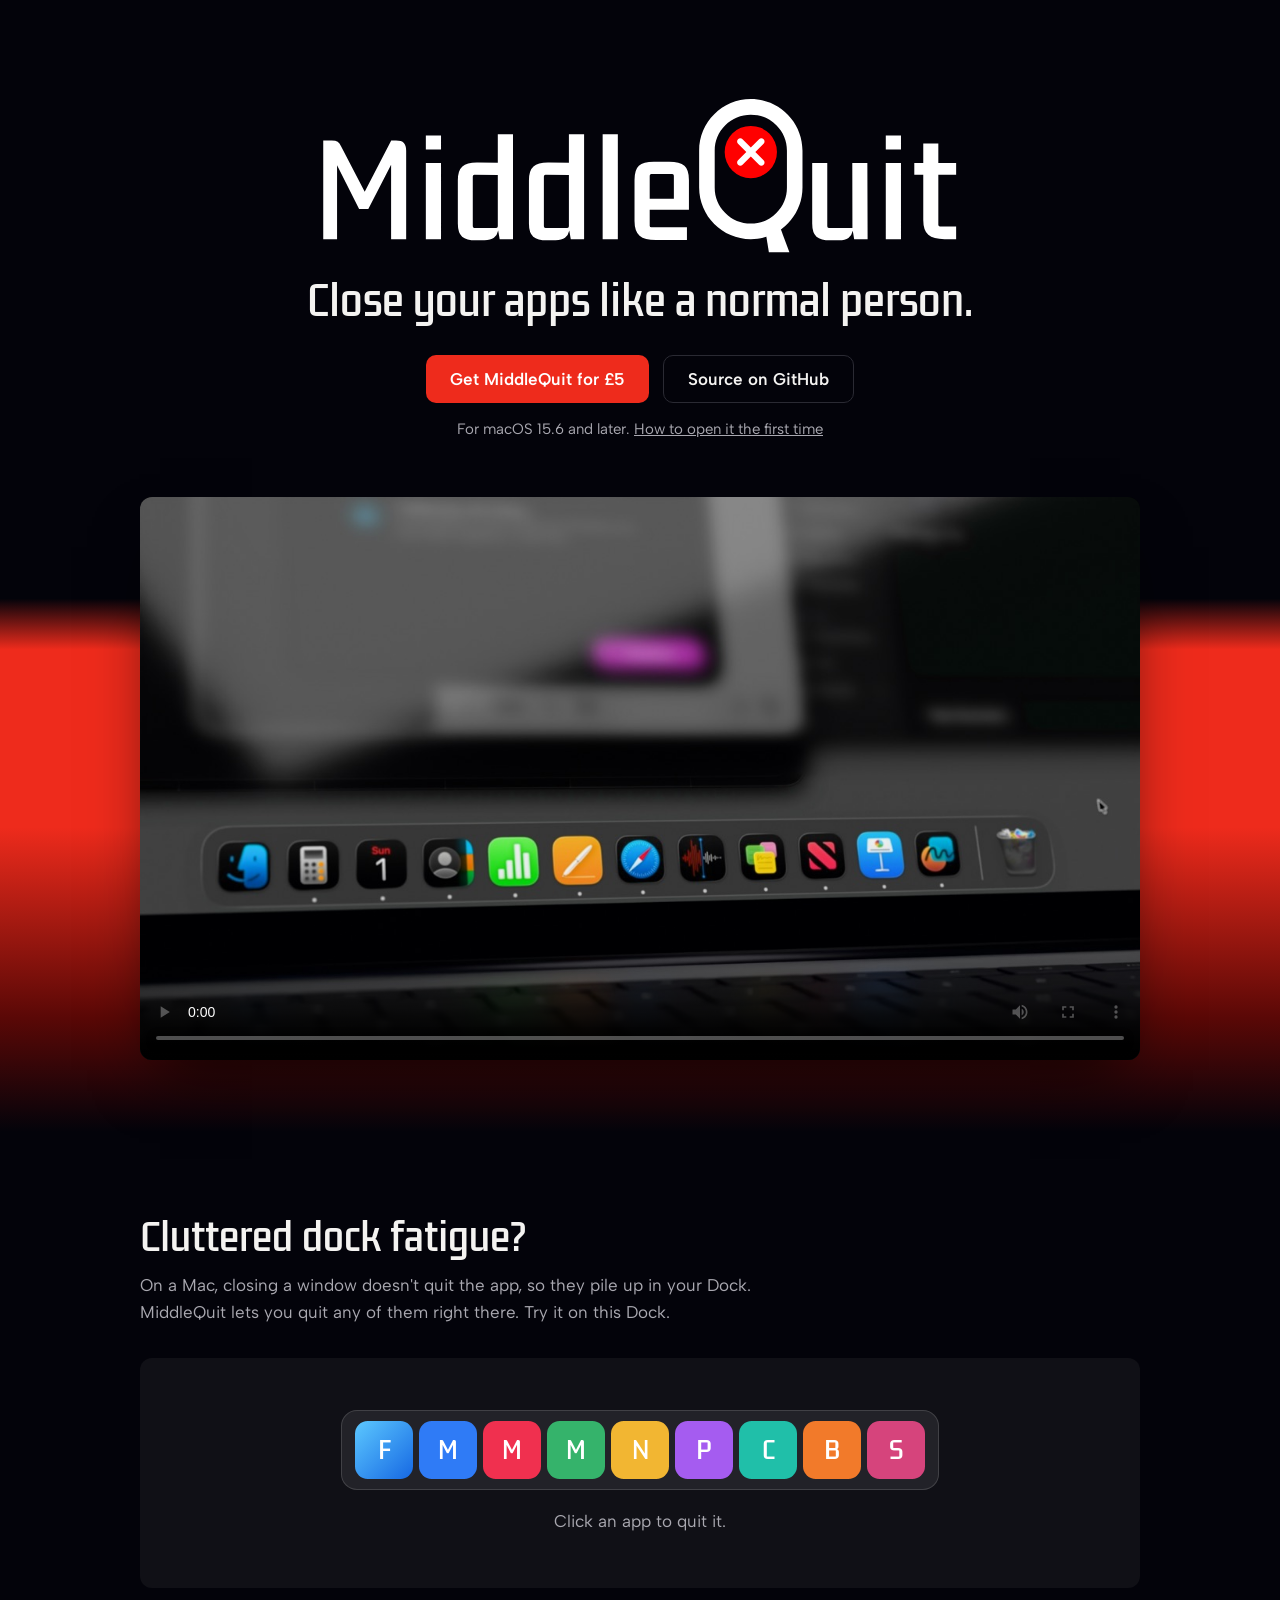
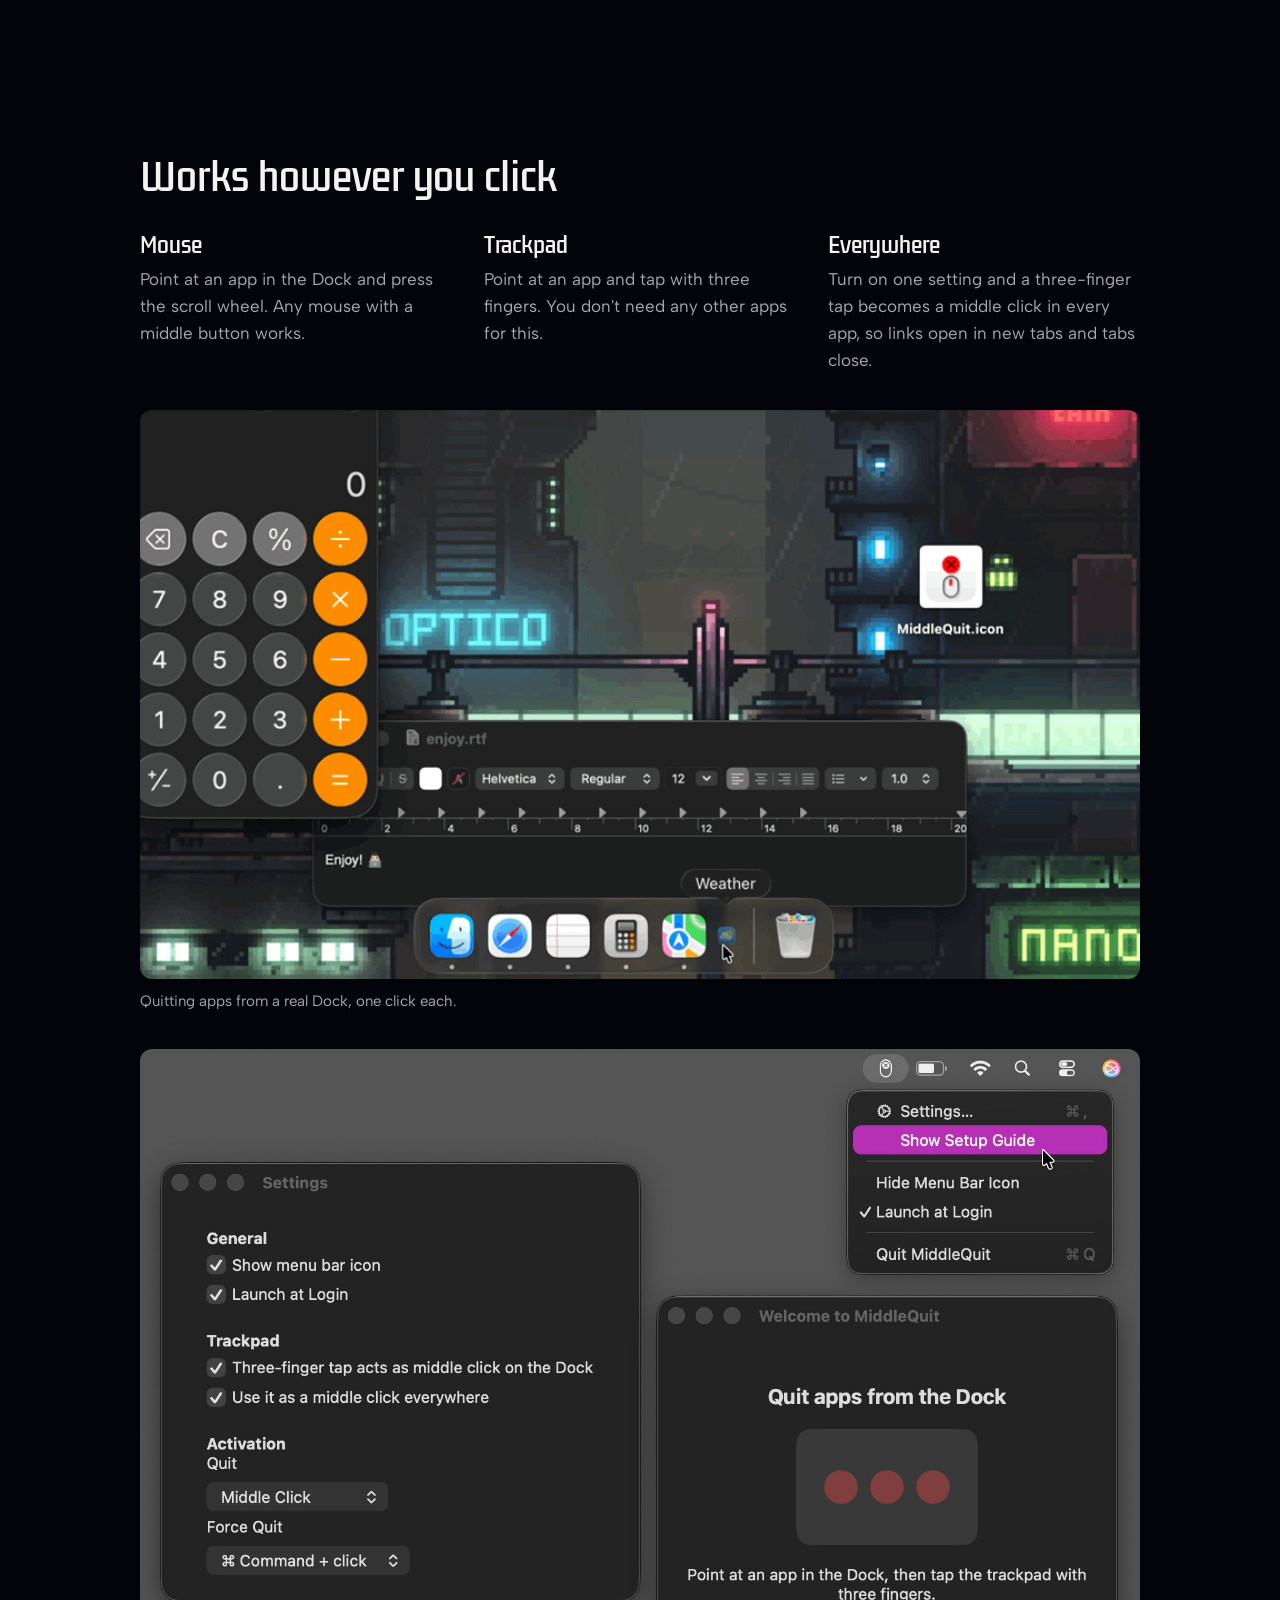
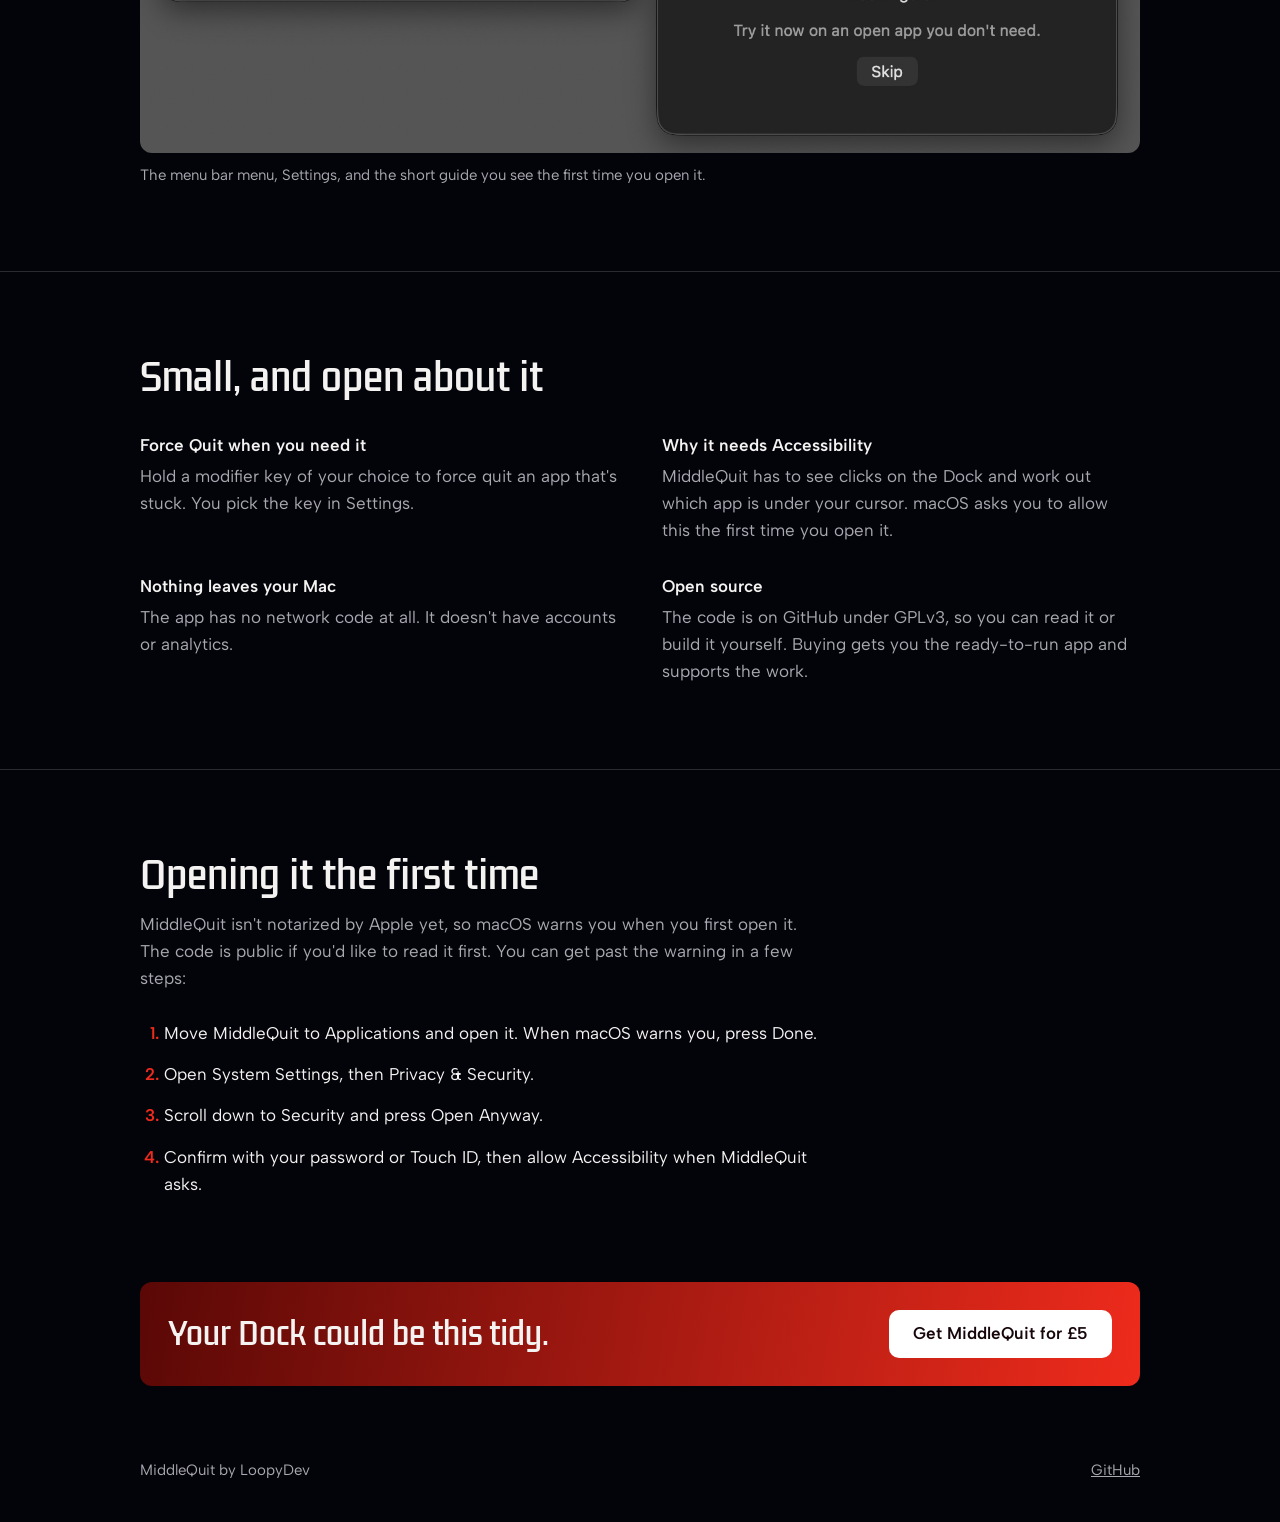
==== commit 30547184: "Replace the Settings screenshot with one that includes the menu bar menu Co-Authored-By: Claude Opus" ====
--- a/index.html
+++ b/index.html
@@ -156,8 +156,8 @@
         <figcaption>Quitting apps from a real Dock, one click each.</figcaption>
       </figure>
       <figure class="shot">
-        <img src="screens.jpg" width="1644" height="842" loading="lazy" alt="MiddleQuit's Settings window, with options for the menu bar icon, launch at login, three-finger tap and the clicks for Quit and Force Quit, next to the welcome guide showing how to tap with three fingers.">
-        <figcaption>Settings, and the short guide you see the first time you open it.</figcaption>
+        <img src="screens.jpg?v=2" width="1652" height="1162" loading="lazy" alt="MiddleQuit's menu bar menu with Settings, Show Setup Guide, Hide Menu Bar Icon, Launch at Login and Quit. Below it, the Settings window with options for the menu bar icon, launch at login, three-finger tap and the clicks for Quit and Force Quit, next to the welcome guide showing how to tap with three fingers.">
+        <figcaption>The menu bar menu, Settings, and the short guide you see the first time you open it.</figcaption>
       </figure>
     </div>
   </section>
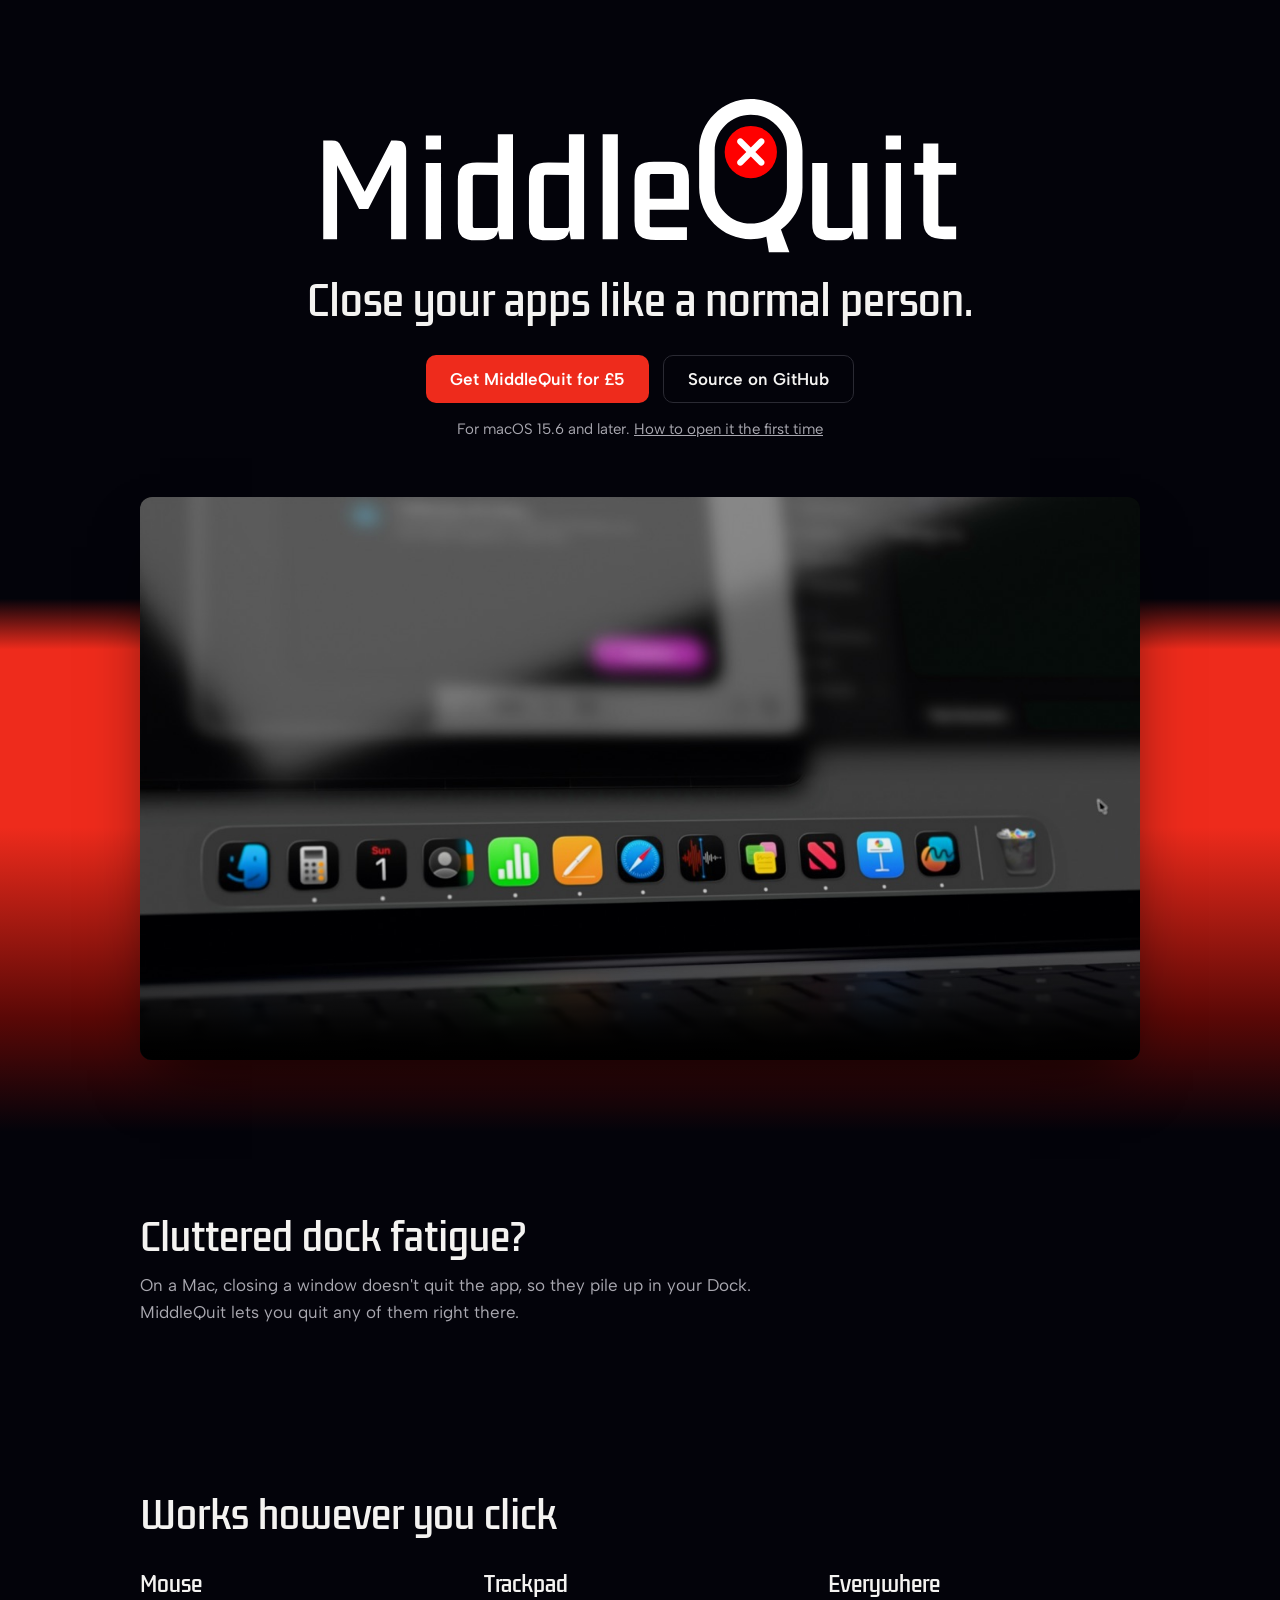
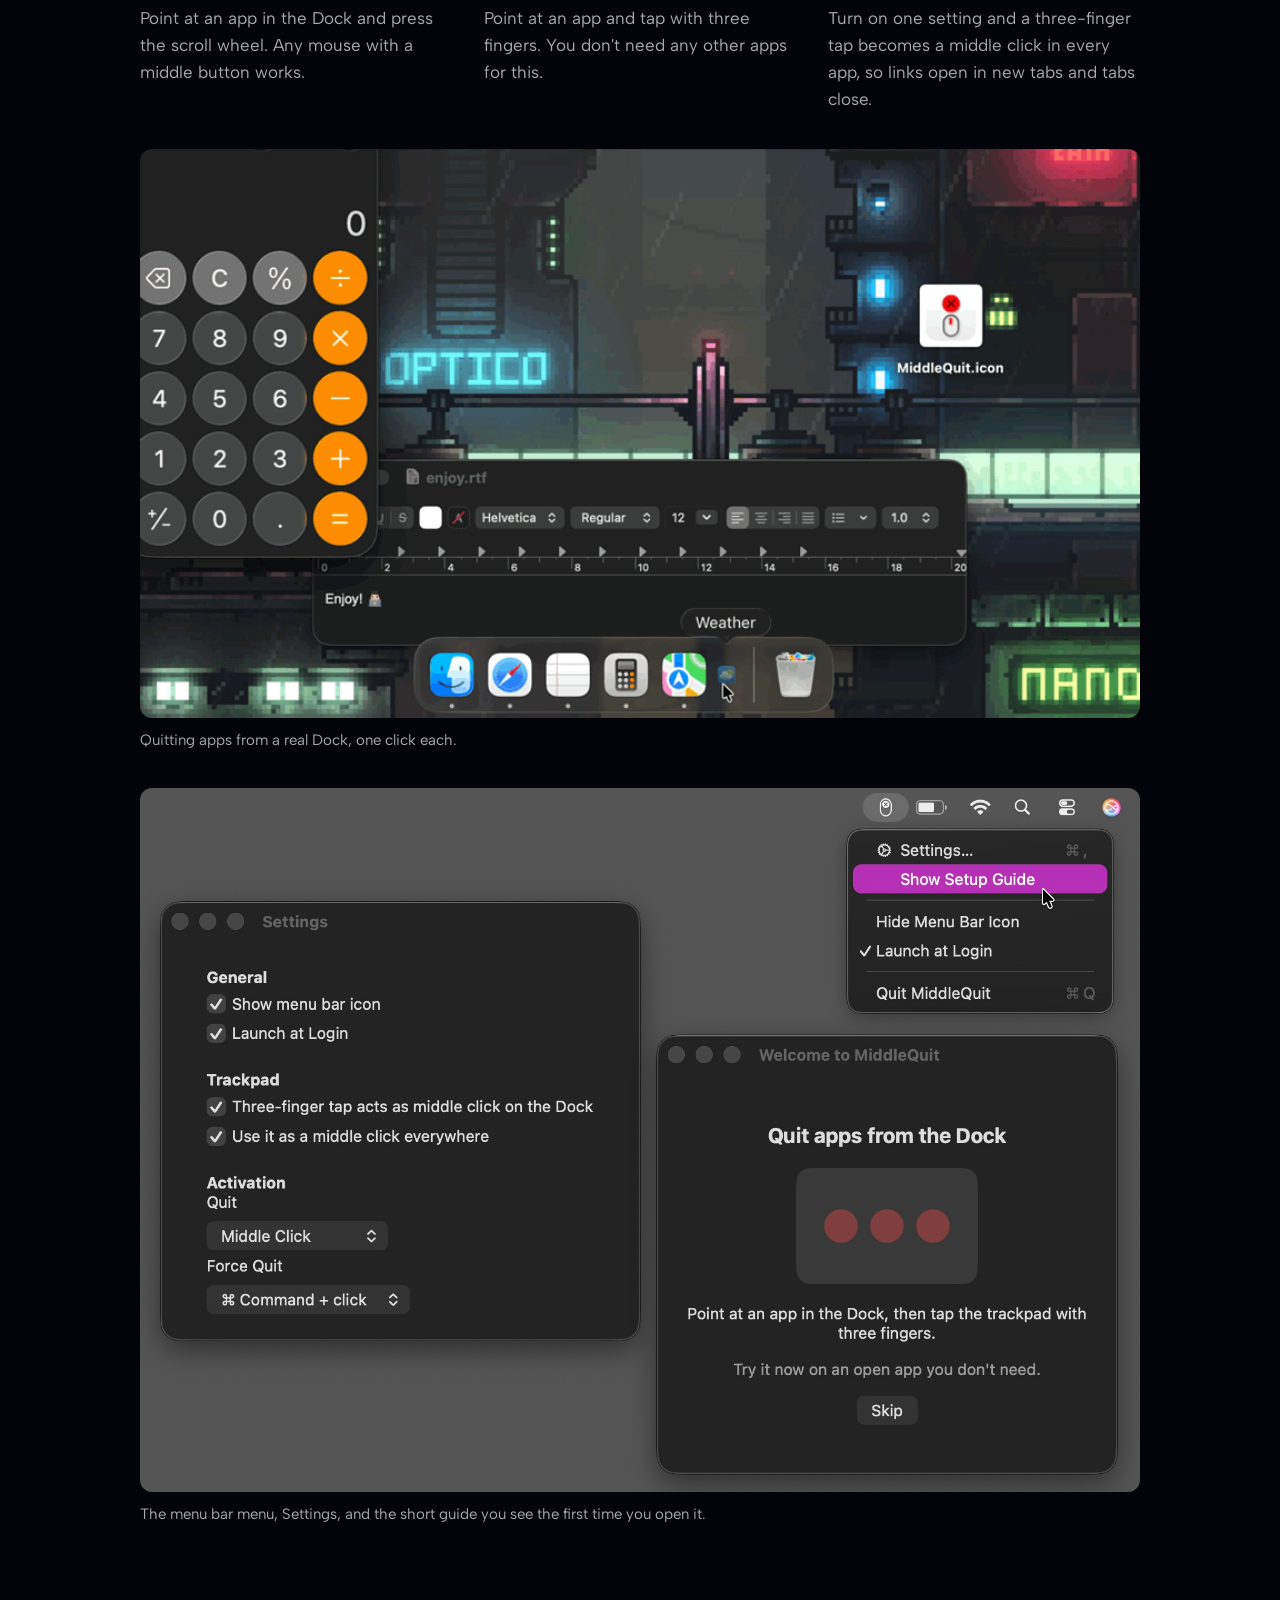
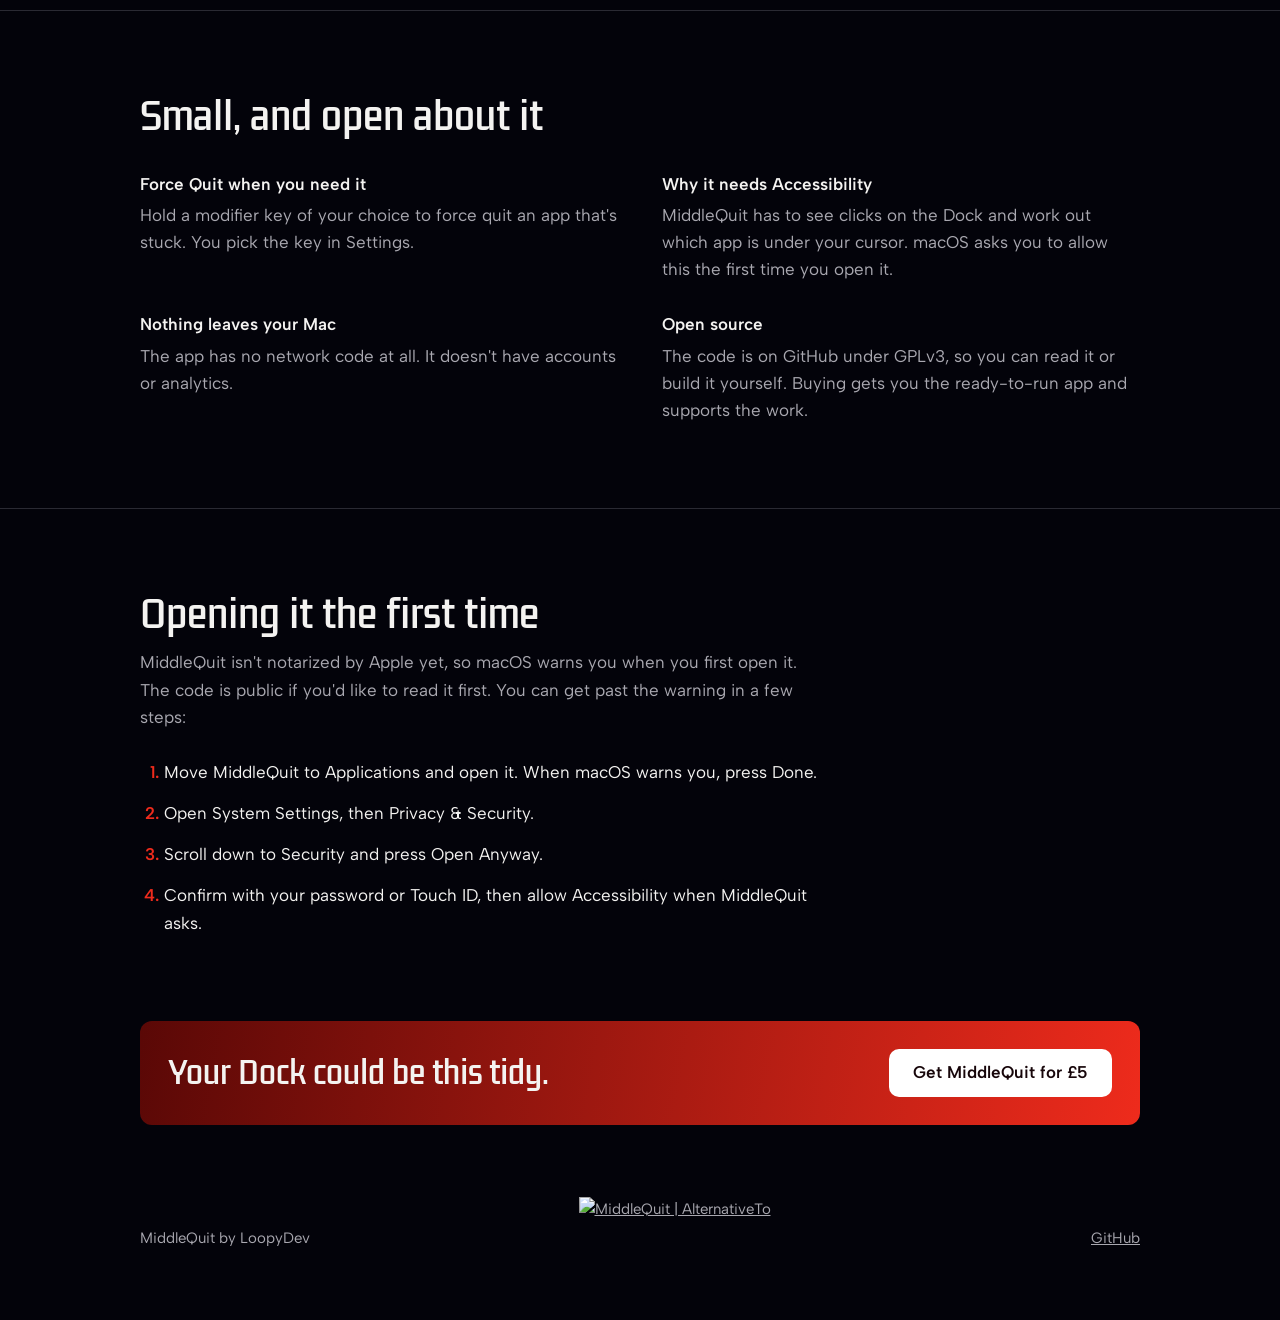
==== commit e5e3a108: "Replace the Dock demo with an AlternativeTo badge Co-Authored-By: Claude Opus 5.5 <noreply@anthropic" ====
--- a/index.html
+++ b/index.html
@@ -29,7 +29,6 @@
   --red-deep: #5a0806;
   --display: "Kdam Thmor Pro", "Arial Narrow", sans-serif;
   --body: "Albert Sans", -apple-system, "Helvetica Neue", sans-serif;
-  --tile: clamp(34px, 9.4vw, 58px);
 }
 * { box-sizing: border-box; }
 body { margin: 0; background: var(--ink); color: var(--text); font: 400 1.0625rem/1.6 var(--body); -webkit-font-smoothing: antialiased; }
@@ -57,15 +56,6 @@
 h2 { margin: 0; font: 400 clamp(1.6rem, 4vw, 2.3rem)/1.2 var(--display); text-wrap: balance; }
 .lede { max-width: 60ch; margin: 12px 0 0; color: var(--muted); }
 
-.demo { display: grid; justify-items: center; gap: 18px; margin-top: 32px; padding: clamp(28px, 6vw, 52px) 12px; border-radius: 12px; background: var(--panel); }
-.dock { display: flex; align-items: flex-end; justify-content: center; min-height: calc(var(--tile) + 20px); padding: 10px; border: 1px solid #ffffff24; border-radius: 16px; background: #ffffff14; }
-.tile { flex: none; width: var(--tile); height: var(--tile); margin-inline: 3px; padding: 0; border: 0; border-radius: 22%; color: #fff; font: 400 calc(var(--tile) * .42)/1 var(--display); cursor: pointer; overflow: hidden; transition: width .28s ease, margin .28s ease, transform .22s ease, opacity .22s ease; }
-.tile:hover { transform: translateY(-5px); }
-.tile.gone { width: 0; margin-inline: 0; opacity: 0; transform: scale(.3); pointer-events: none; }
-.finder { background: linear-gradient(135deg, #5cc8ff, #1668e3); cursor: default; }
-.finder:hover { transform: none; }
-.status { min-height: 1.6em; margin: 0; color: var(--muted); text-align: center; }
-.reset { padding: 6px 14px; border: 1px solid var(--line); border-radius: 8px; background: none; color: inherit; font: inherit; font-size: .9375rem; cursor: pointer; }
 
 .ways { display: grid; grid-template-columns: repeat(3, minmax(0, 1fr)); gap: 32px; margin-top: 32px; }
 .ways h3 { margin: 0; font: 400 1.3rem/1.25 var(--display); }
@@ -90,7 +80,8 @@
 .close h2 { font-size: clamp(1.35rem, 3.4vw, 1.9rem); }
 .close .button.primary { background: #fff; color: #17060a; }
 footer { padding-block: 0 40px; color: var(--muted); font-size: .9375rem; }
-footer .wrap { display: flex; flex-wrap: wrap; gap: 8px 22px; justify-content: space-between; }
+footer .wrap { display: flex; flex-wrap: wrap; align-items: center; gap: 12px 22px; justify-content: space-between; }
+footer img { display: block; width: 244px; max-width: 100%; height: auto; }
 
 @media (max-width: 760px) {
   .ways, .facts { grid-template-columns: minmax(0, 1fr); gap: 22px; }
@@ -125,12 +116,7 @@
   <section class="block" id="try">
     <div class="wrap">
       <h2>Cluttered dock fatigue?</h2>
-      <p class="lede">On a Mac, closing a window doesn't quit the app, so they pile up in your Dock. MiddleQuit lets you quit any of them right there. Try it on this Dock.</p>
-      <div class="demo">
-        <div class="dock" id="dock" aria-label="Example Dock"></div>
-        <p class="status" id="status" role="status">Click an app to quit it.</p>
-        <button class="reset" id="reset" type="button" hidden>Open them again</button>
-      </div>
+      <p class="lede">On a Mac, closing a window doesn't quit the app, so they pile up in your Dock. MiddleQuit lets you quit any of them right there.</p>
     </div>
   </section>
 
@@ -211,59 +197,13 @@
 <footer>
   <div class="wrap">
     <span>MiddleQuit by LoopyDev</span>
+    <a href="https://alternativeto.net/software/middlequit/about/?utm_source=badge&amp;utm_medium=referral" target="_blank" rel="noopener">
+      <img src="https://alternativeto.net/static/badges/badge-compact-dark.svg" alt="MiddleQuit | AlternativeTo" width="244" height="83">
+    </a>
     <a href="https://github.com/LoopyDev/MiddleQuit">GitHub</a>
   </div>
 </footer>
 
-<script>
-(function () {
-  var apps = [
-    ["Mail", "#2f7bf6", "M"], ["Music", "#f0304f", "M"], ["Maps", "#35b36b", "M"], ["Notes", "#f2b632", "N"],
-    ["Photos", "#a55cf0", "P"], ["Chat", "#20bfa9", "C"], ["Browser", "#f27a2a", "B"], ["Slides", "#d6447c", "S"]
-  ];
-  var dock = document.getElementById("dock");
-  var status = document.getElementById("status");
-  var reset = document.getElementById("reset");
-
-  var finder = document.createElement("button");
-  finder.type = "button";
-  finder.className = "tile finder";
-  finder.textContent = "F";
-  finder.setAttribute("aria-label", "Finder, which stays open");
-  finder.addEventListener("click", function () { status.textContent = "Finder always stays."; });
-  dock.appendChild(finder);
-
-  function left() { return dock.querySelectorAll(".tile:not(.finder):not(.gone)").length; }
-
-  function quit(tile, name) {
-    if (tile.classList.contains("gone")) return;
-    tile.classList.add("gone");
-    tile.disabled = true;
-    var n = left();
-    status.textContent = n === 0 ? "All clear. That took seconds." : "Quit " + name + ". " + n + (n === 1 ? " app" : " apps") + " left.";
-    reset.hidden = false;
-  }
-
-  apps.forEach(function (app) {
-    var tile = document.createElement("button");
-    tile.type = "button";
-    tile.className = "tile";
-    tile.style.background = app[1];
-    tile.textContent = app[2];
-    tile.title = app[0];
-    tile.setAttribute("aria-label", "Quit " + app[0]);
-    tile.addEventListener("click", function () { quit(tile, app[0]); });
-    tile.addEventListener("auxclick", function (e) { if (e.button === 1) { e.preventDefault(); quit(tile, app[0]); } });
-    dock.appendChild(tile);
-  });
-
-  reset.addEventListener("click", function () {
-    dock.querySelectorAll(".gone").forEach(function (t) { t.classList.remove("gone"); t.disabled = false; });
-    reset.hidden = true;
-    status.textContent = "Click an app to quit it.";
-  });
-})();
-</script>
 
 </body>
 </html>
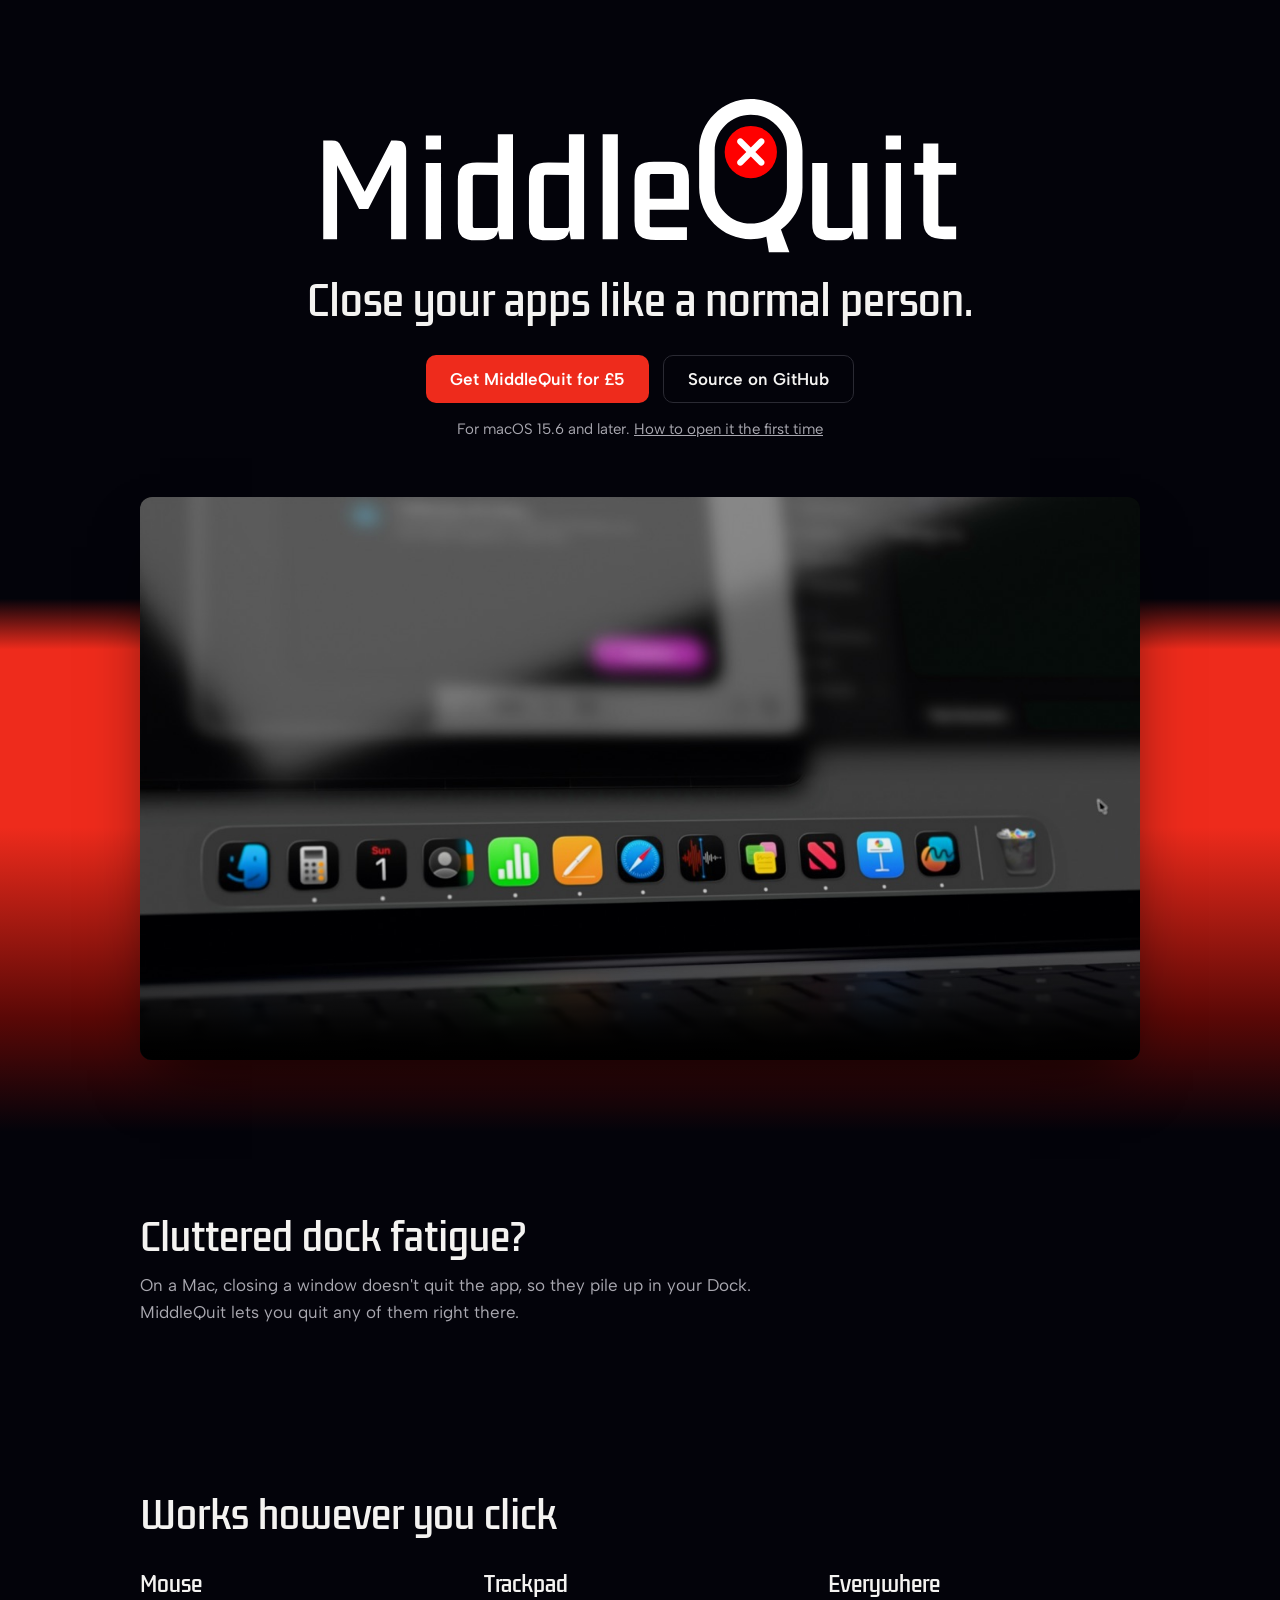
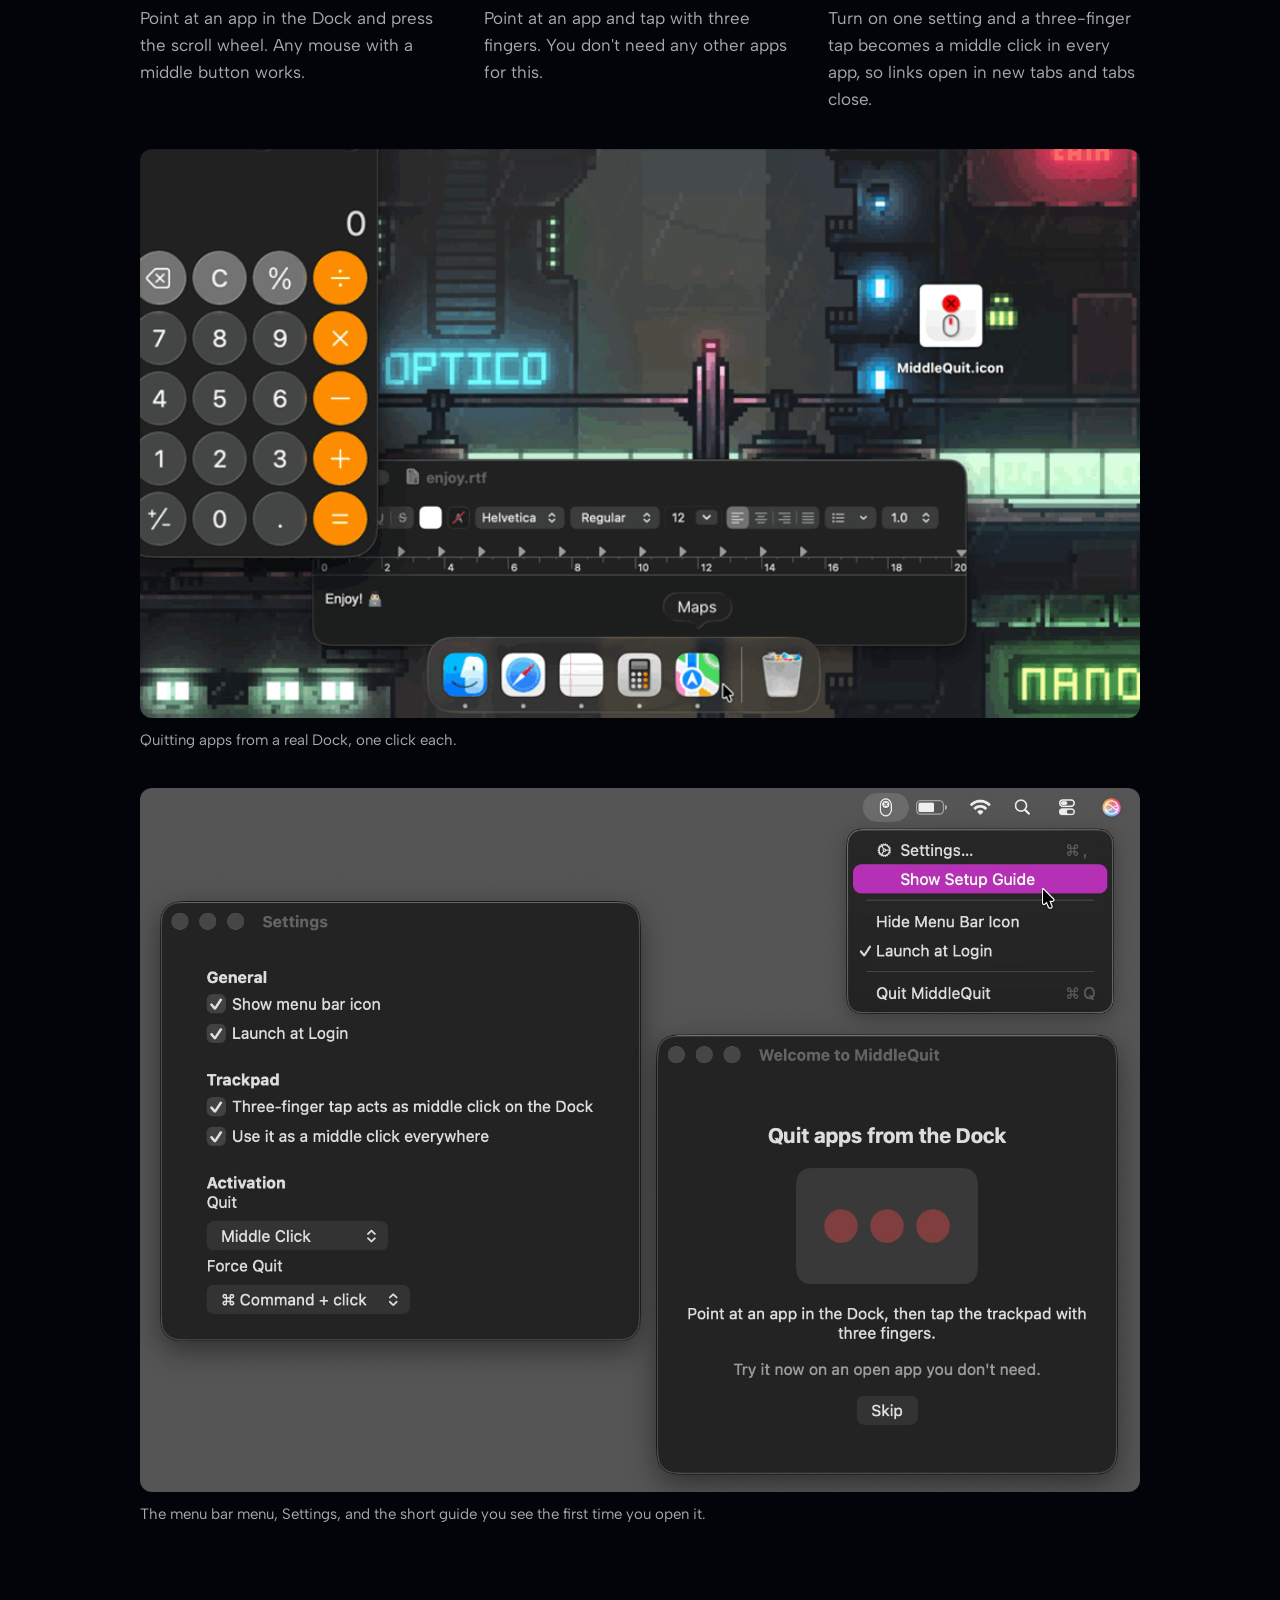
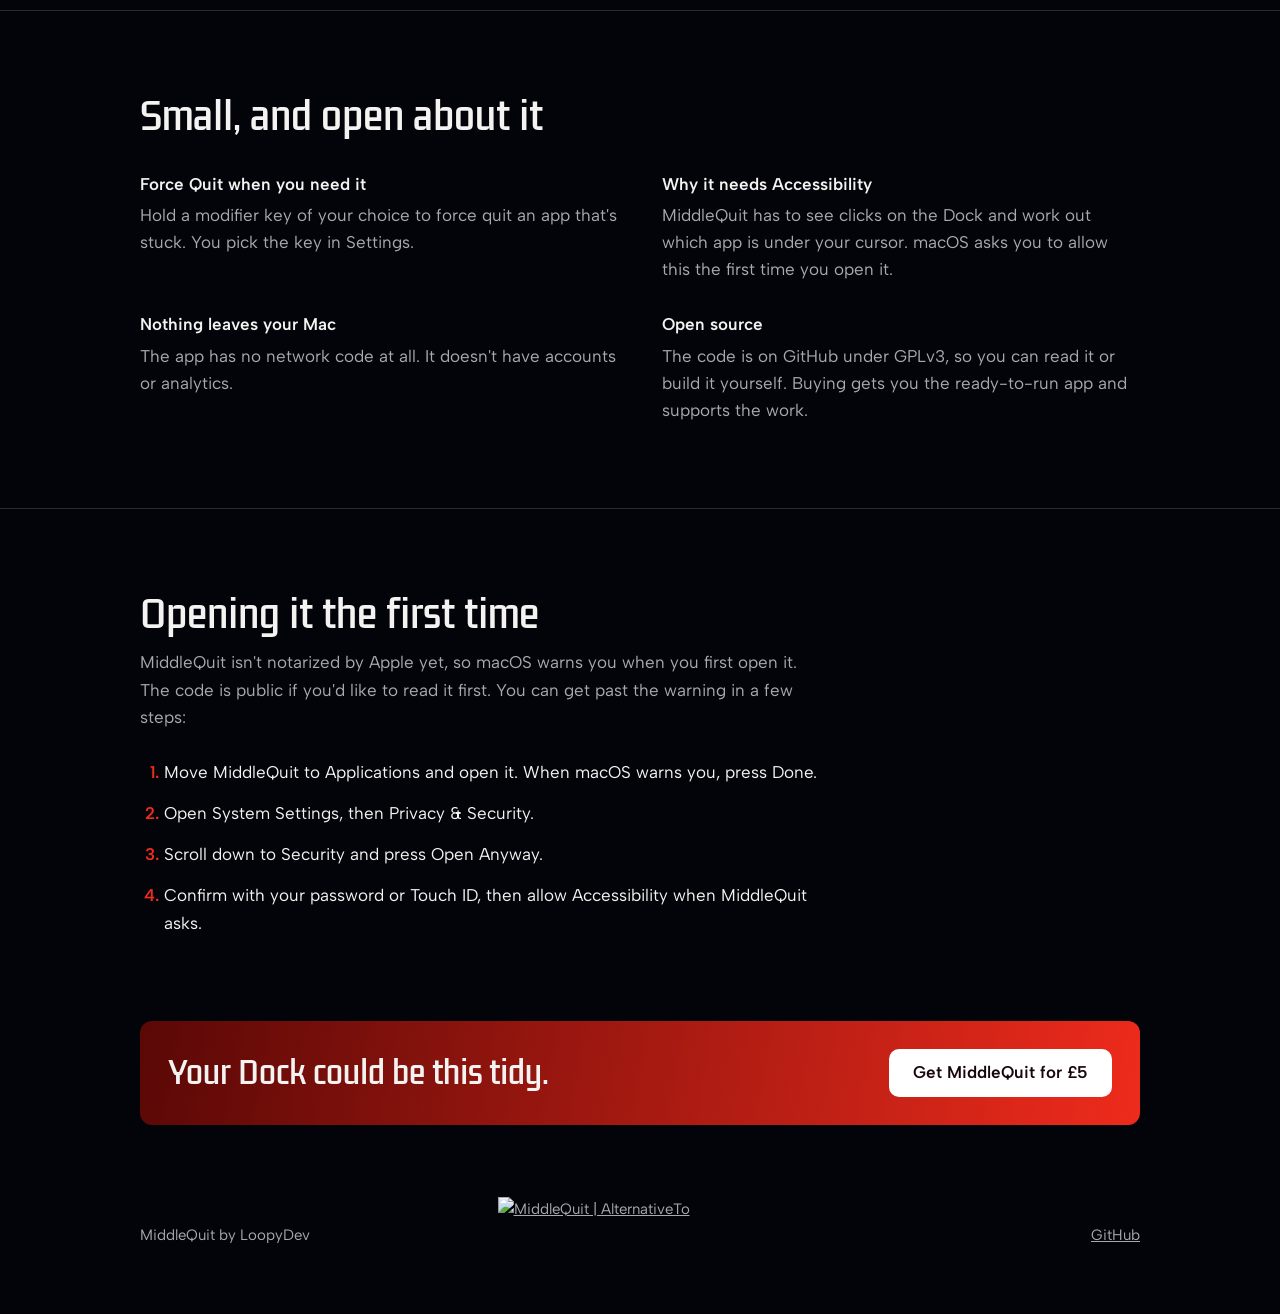
==== commit 1e2bfe93: "Use the wide AlternativeTo badge Co-Authored-By: Claude Opus 5.5 <noreply@anthropic.com> Claude-Sess" ====
--- a/index.html
+++ b/index.html
@@ -81,7 +81,7 @@
 .close .button.primary { background: #fff; color: #17060a; }
 footer { padding-block: 0 40px; color: var(--muted); font-size: .9375rem; }
 footer .wrap { display: flex; flex-wrap: wrap; align-items: center; gap: 12px 22px; justify-content: space-between; }
-footer img { display: block; width: 244px; max-width: 100%; height: auto; }
+footer img { display: block; width: 406px; max-width: 100%; height: auto; }
 
 @media (max-width: 760px) {
   .ways, .facts { grid-template-columns: minmax(0, 1fr); gap: 22px; }
@@ -198,7 +198,7 @@
   <div class="wrap">
     <span>MiddleQuit by LoopyDev</span>
     <a href="https://alternativeto.net/software/middlequit/about/?utm_source=badge&amp;utm_medium=referral" target="_blank" rel="noopener">
-      <img src="https://alternativeto.net/static/badges/badge-compact-dark.svg" alt="MiddleQuit | AlternativeTo" width="244" height="83">
+      <img src="https://alternativeto.net/static/badges/badge-wide-dark.svg" alt="MiddleQuit | AlternativeTo" width="406" height="77">
     </a>
     <a href="https://github.com/LoopyDev/MiddleQuit">GitHub</a>
   </div>
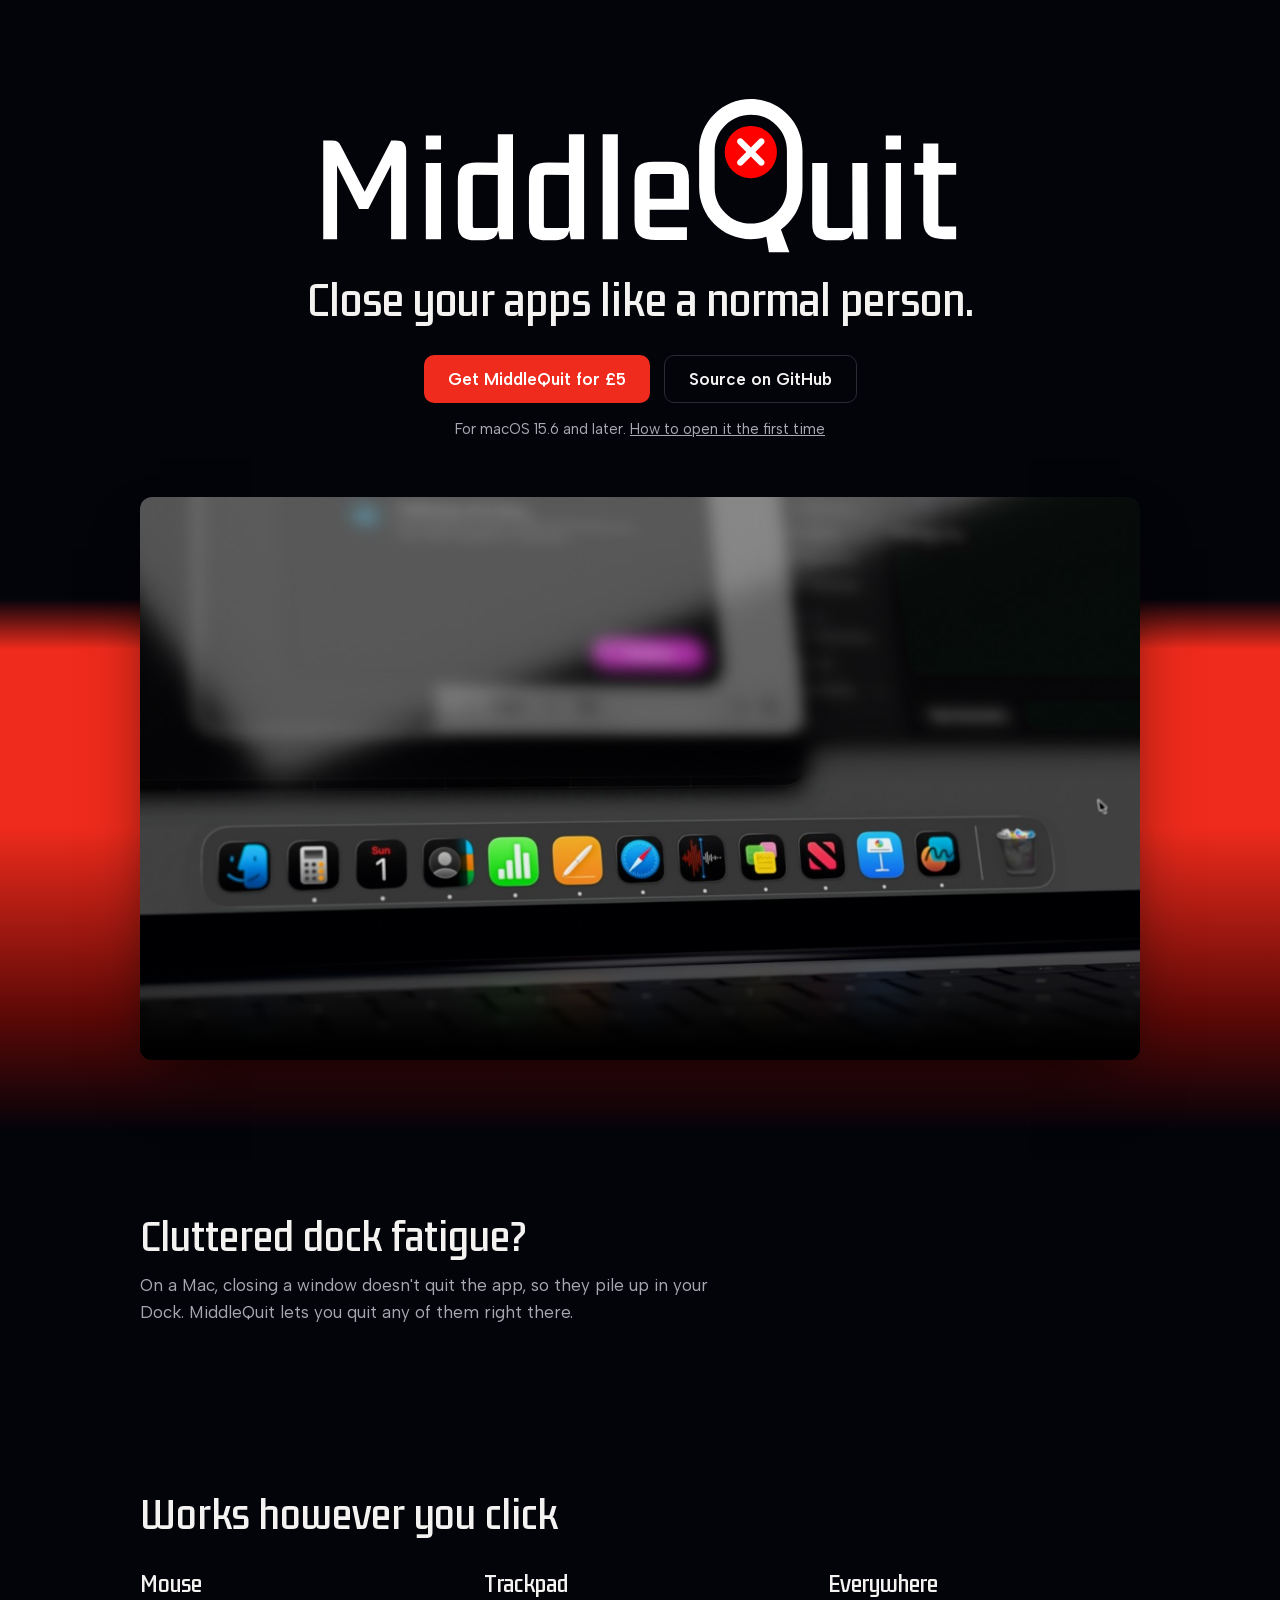
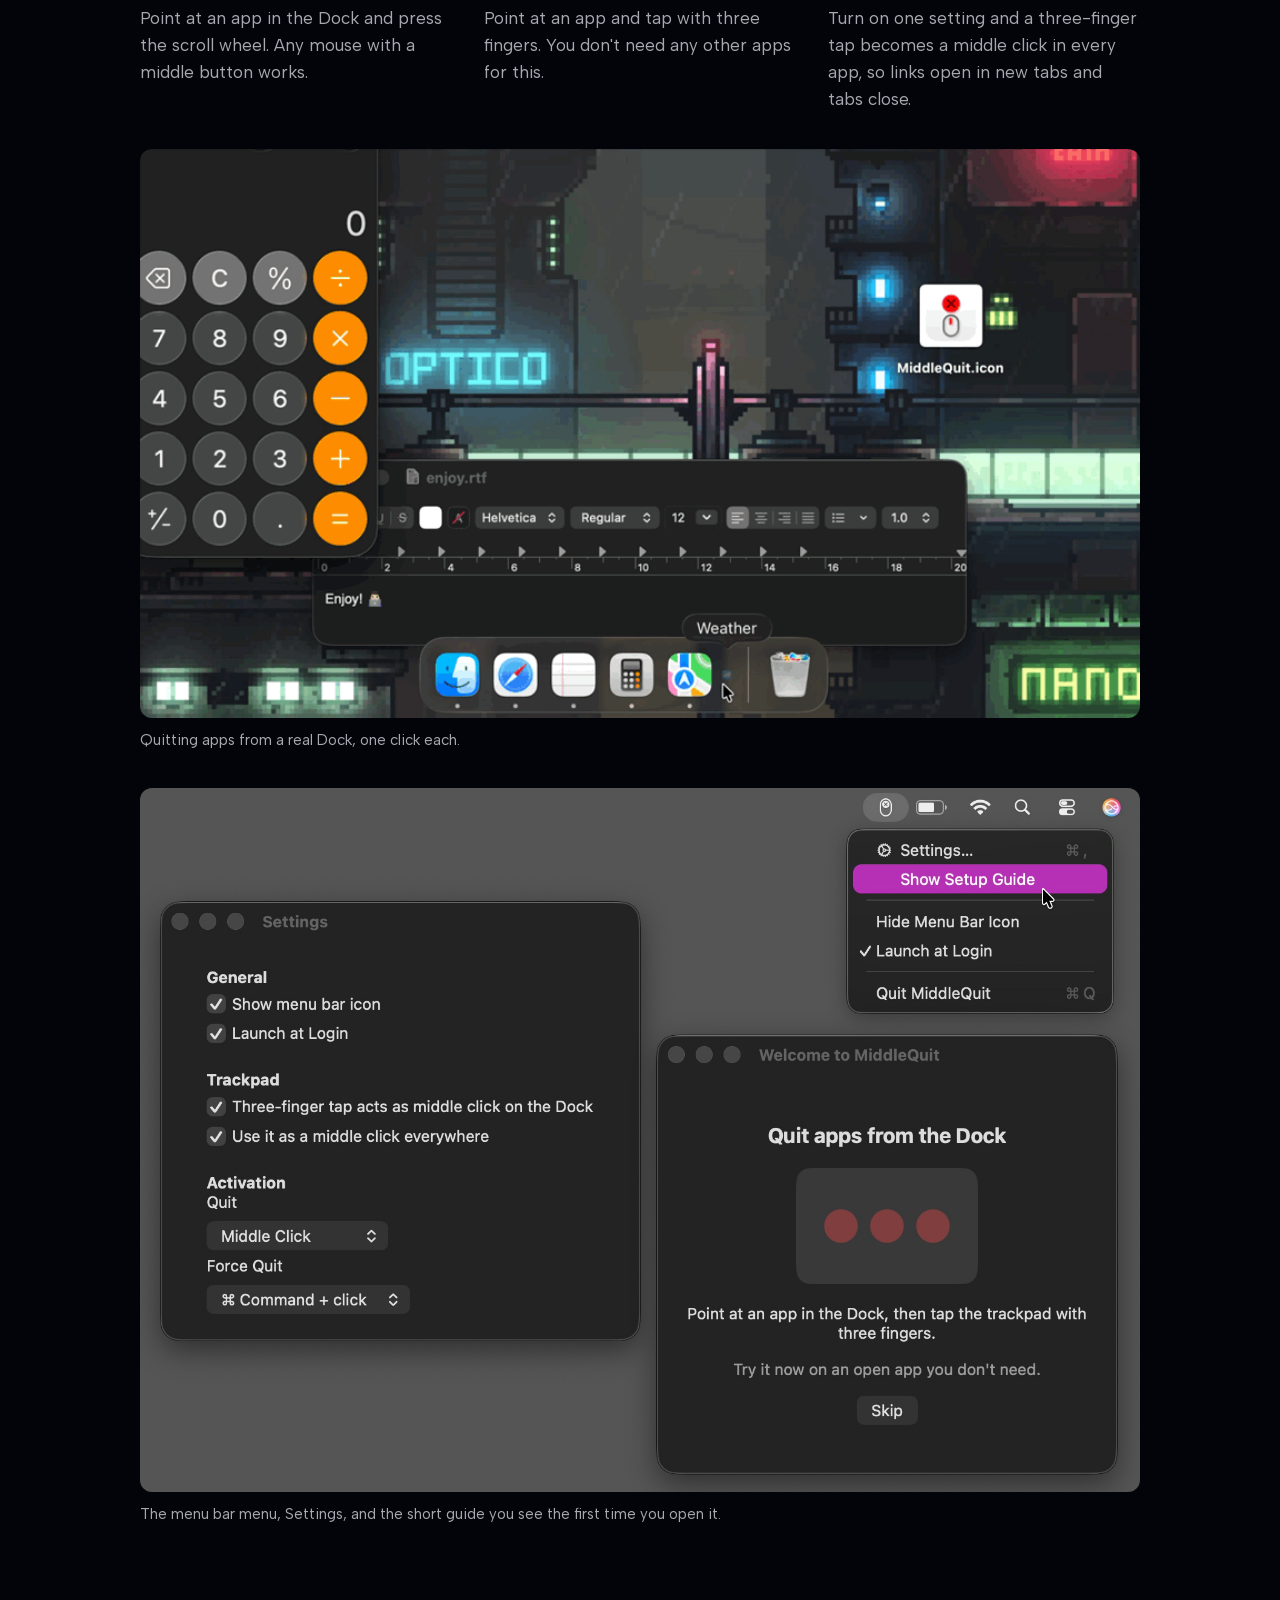
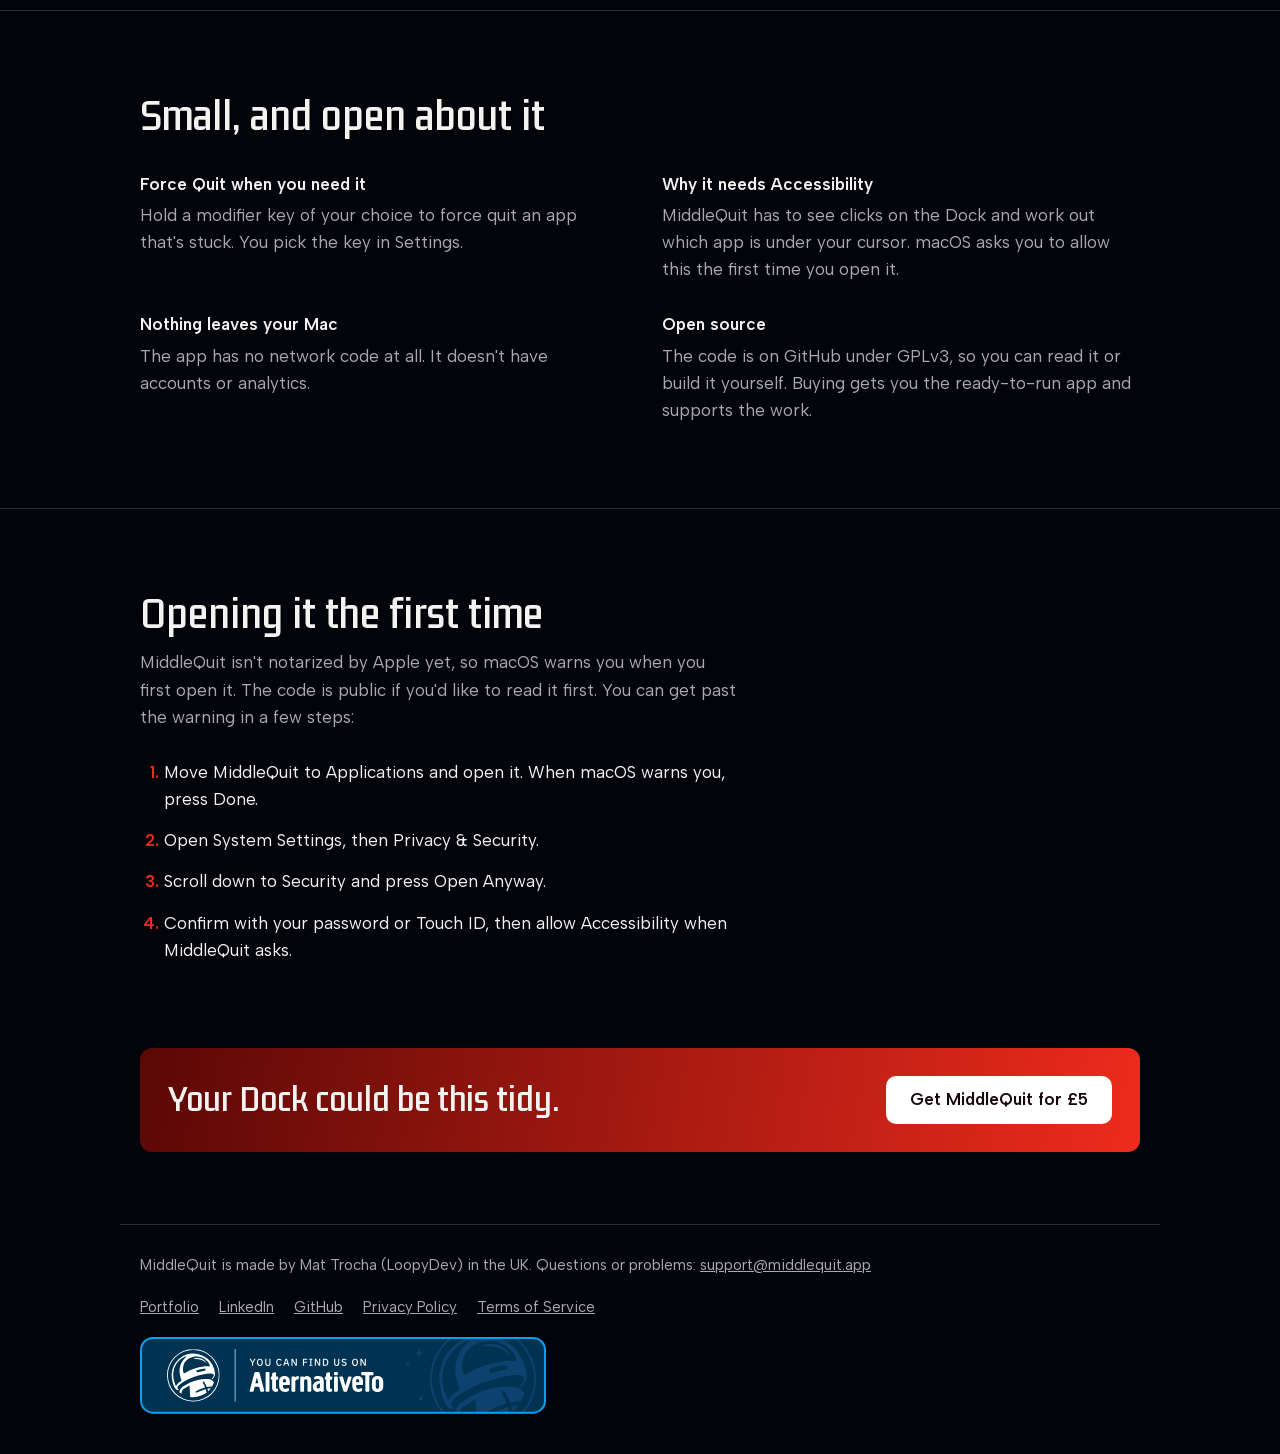
==== commit beb9b2d1: "Add Privacy Policy and Terms pages, self-host fonts and badge The footer now names the maker and lin" ====
--- a/index.html
+++ b/index.html
@@ -13,28 +13,9 @@
 <link rel="icon" type="image/png" href="icon-64.png">
 <link rel="apple-touch-icon" href="icon-180.png">
 <title>MiddleQuit</title>
-<link rel="preconnect" href="https://fonts.googleapis.com">
-<link rel="preconnect" href="https://fonts.gstatic.com" crossorigin>
-<link rel="stylesheet" href="https://fonts.googleapis.com/css2?family=Kdam+Thmor+Pro&family=Albert+Sans:wght@400;500;600&display=swap">
+<link rel="stylesheet" href="site.css">
 <style>
 /* Layout: the film's last frame made into a page. Black above, a red surface below, and the product sitting on the horizon. */
-:root {
-  color-scheme: dark;
-  --ink: #03030a;
-  --panel: #101016;
-  --line: #2a2a33;
-  --text: #f4f3f1;
-  --muted: #a9a8b0;
-  --red: #ee2b1c;
-  --red-deep: #5a0806;
-  --display: "Kdam Thmor Pro", "Arial Narrow", sans-serif;
-  --body: "Albert Sans", -apple-system, "Helvetica Neue", sans-serif;
-}
-* { box-sizing: border-box; }
-body { margin: 0; background: var(--ink); color: var(--text); font: 400 1.0625rem/1.6 var(--body); -webkit-font-smoothing: antialiased; }
-a { color: inherit; }
-:focus-visible { outline: 2px solid #fff; outline-offset: 3px; }
-.wrap { width: min(100%, 1040px); margin-inline: auto; padding-inline: 20px; }
 
 .hero { padding-block: clamp(48px, 9vw, 96px) 0; text-align: center; }
 .logo { display: block; width: min(100%, 640px); margin-inline: auto; color: #fff; }
@@ -79,9 +60,6 @@
 .close .band { display: flex; flex-wrap: wrap; align-items: center; justify-content: space-between; gap: 18px; padding: 28px; border-radius: 12px; background: linear-gradient(100deg, var(--red-deep), var(--red)); }
 .close h2 { font-size: clamp(1.35rem, 3.4vw, 1.9rem); }
 .close .button.primary { background: #fff; color: #17060a; }
-footer { padding-block: 0 40px; color: var(--muted); font-size: .9375rem; }
-footer .wrap { display: flex; flex-wrap: wrap; align-items: center; gap: 12px 22px; justify-content: space-between; }
-footer img { display: block; width: 406px; max-width: 100%; height: auto; }
 
 @media (max-width: 760px) {
   .ways, .facts { grid-template-columns: minmax(0, 1fr); gap: 22px; }
@@ -196,11 +174,17 @@
 
 <footer>
   <div class="wrap">
-    <span>MiddleQuit by LoopyDev</span>
+    <p class="maker">MiddleQuit is made by Mat Trocha (LoopyDev) in the UK. Questions or problems: <a href="mailto:support@middlequit.app">support@middlequit.app</a></p>
+    <nav aria-label="More">
+      <a href="https://loopydev.co.uk">Portfolio</a>
+      <a href="https://www.linkedin.com/in/loopydev/">LinkedIn</a>
+      <a href="https://github.com/LoopyDev/MiddleQuit">GitHub</a>
+      <a href="privacy.html">Privacy Policy</a>
+      <a href="terms.html">Terms of Service</a>
+    </nav>
     <a href="https://alternativeto.net/software/middlequit/about/?utm_source=badge&amp;utm_medium=referral" target="_blank" rel="noopener">
-      <img src="https://alternativeto.net/static/badges/badge-wide-dark.svg" alt="MiddleQuit | AlternativeTo" width="406" height="77">
+      <img src="badge-wide-dark.svg" alt="MiddleQuit | AlternativeTo" width="406" height="77">
     </a>
-    <a href="https://github.com/LoopyDev/MiddleQuit">GitHub</a>
   </div>
 </footer>
 
--- a/site.css
+++ b/site.css
@@ -0,0 +1,36 @@
+/* Shared by every page: the self-hosted fonts and the colour tokens */
+@font-face { font-family: "Albert Sans"; font-style: normal; font-weight: 400 600; font-display: swap; src: url("fonts/AlbertSans.woff2") format("woff2"); }
+@font-face { font-family: "Kdam Thmor Pro"; font-style: normal; font-weight: 400; font-display: swap; src: url("fonts/KdamThmorPro.woff2") format("woff2"); }
+:root {
+  color-scheme: dark;
+  --ink: #03030a;
+  --panel: #101016;
+  --line: #2a2a33;
+  --text: #f4f3f1;
+  --muted: #a9a8b0;
+  --red: #ee2b1c;
+  --red-deep: #5a0806;
+  --display: "Kdam Thmor Pro", "Arial Narrow", sans-serif;
+  --body: "Albert Sans", -apple-system, "Helvetica Neue", sans-serif;
+}
+* { box-sizing: border-box; }
+body { margin: 0; background: var(--ink); color: var(--text); font: 400 1.0625rem/1.6 var(--body); -webkit-font-smoothing: antialiased; }
+a { color: inherit; }
+:focus-visible { outline: 2px solid #fff; outline-offset: 3px; }
+.wrap { width: min(100%, 1040px); margin-inline: auto; padding-inline: 20px; }
+
+footer { padding-block: 0 40px; color: var(--muted); font-size: .9375rem; }
+footer .wrap { display: grid; gap: 18px; padding-top: 28px; border-top: 1px solid var(--line); }
+footer .maker { margin: 0; }
+footer nav { display: flex; flex-wrap: wrap; gap: 8px 20px; }
+footer img { display: block; width: 406px; max-width: 100%; height: auto; }
+
+/* Privacy and Terms */
+.legal { padding-block: 48px 64px; }
+.legal .wrap { max-width: 760px; }
+.legal .back { color: var(--muted); font-size: .9375rem; }
+.legal h1 { margin: 18px 0 6px; font: 400 clamp(1.9rem, 5vw, 2.6rem)/1.15 var(--display); }
+.legal .updated { margin: 0; color: var(--muted); }
+.legal h2 { margin: 36px 0 8px; font: 400 1.35rem/1.25 var(--display); }
+.legal p, .legal li { max-width: 68ch; }
+.legal ul { padding-left: 1.2em; }
